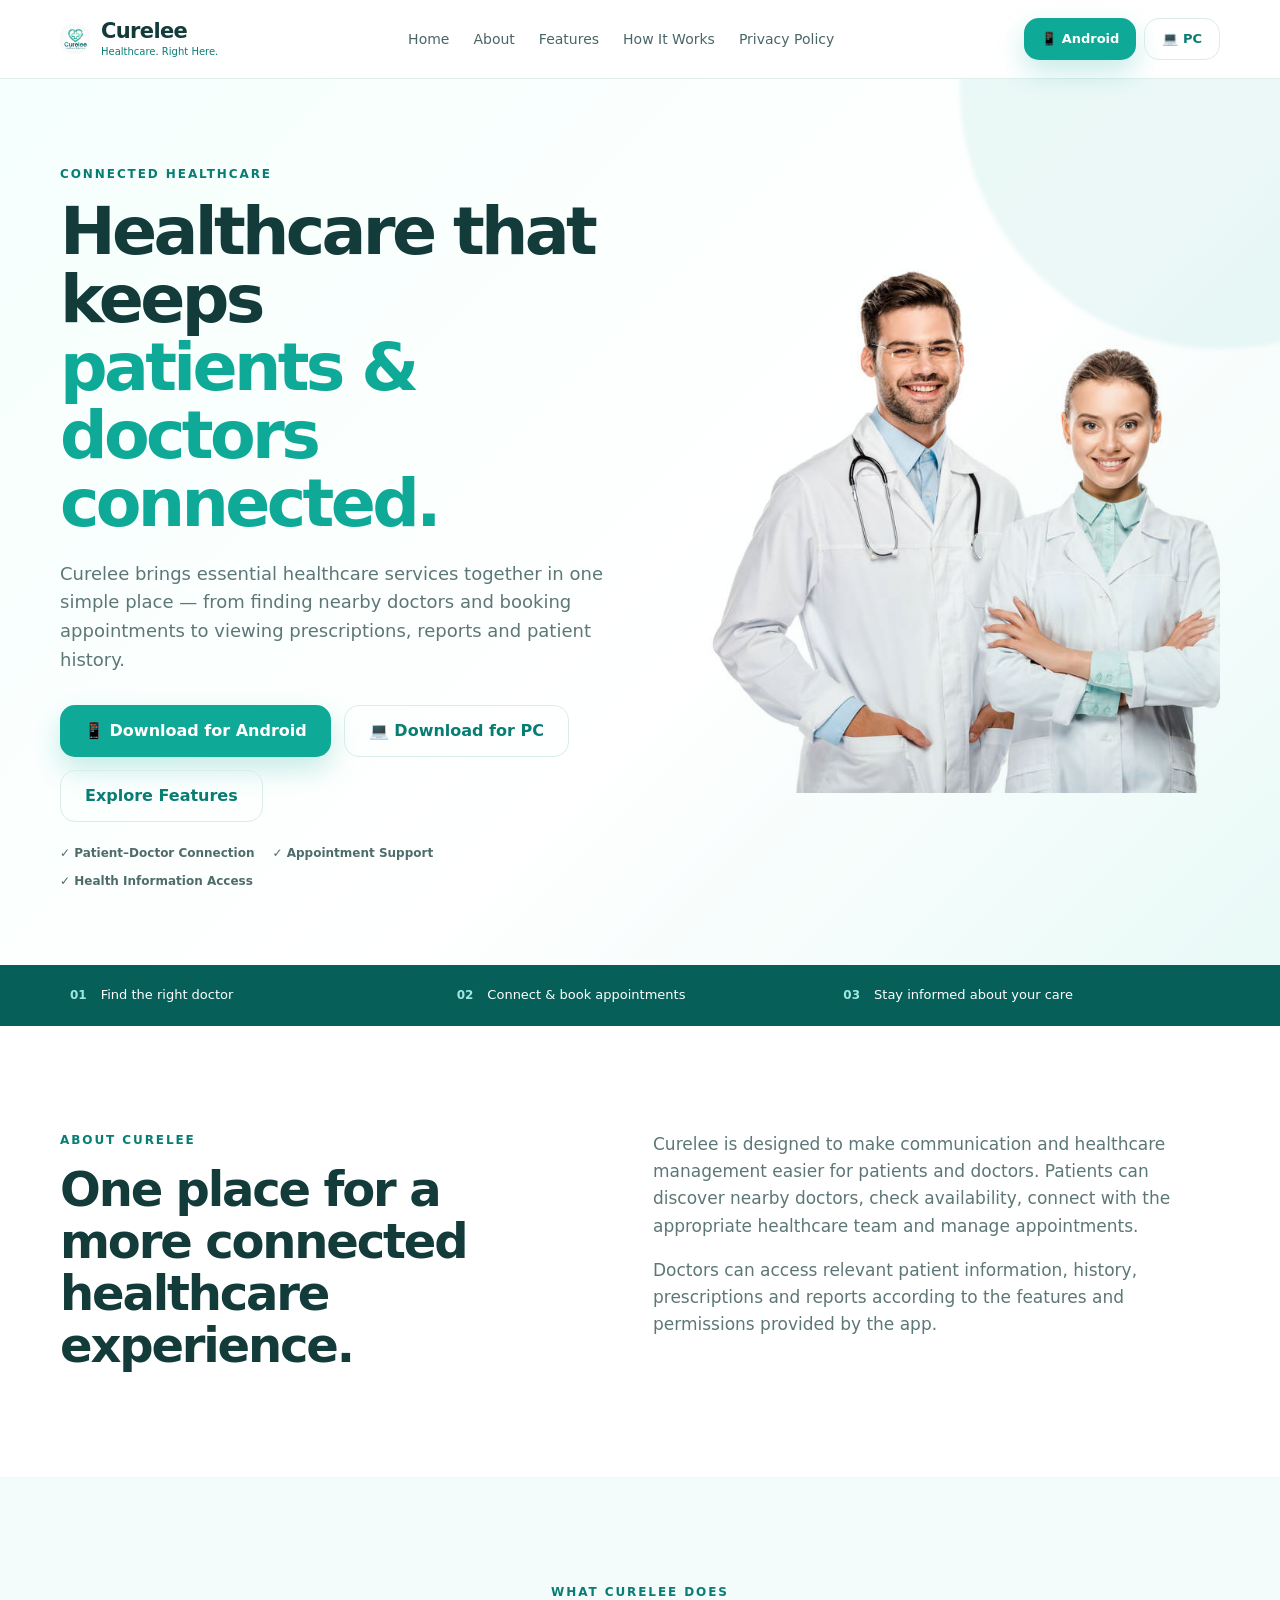
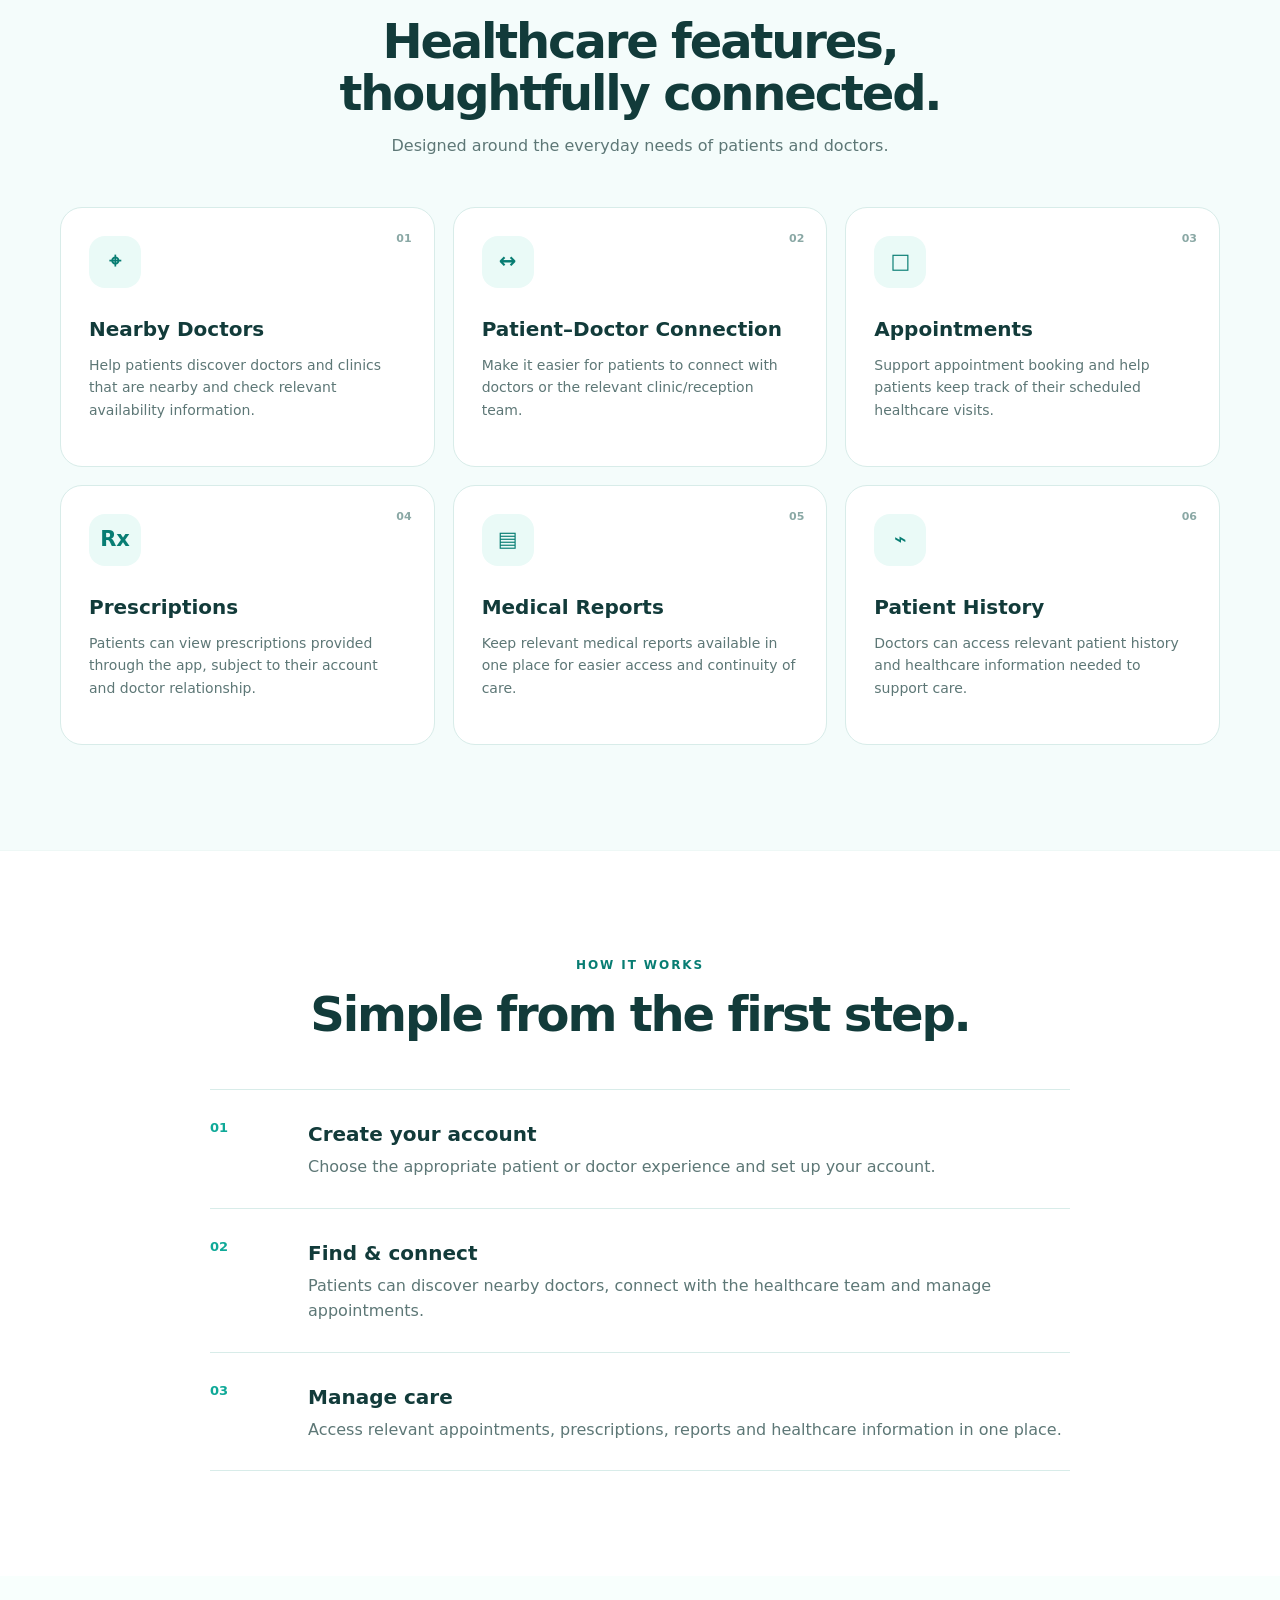
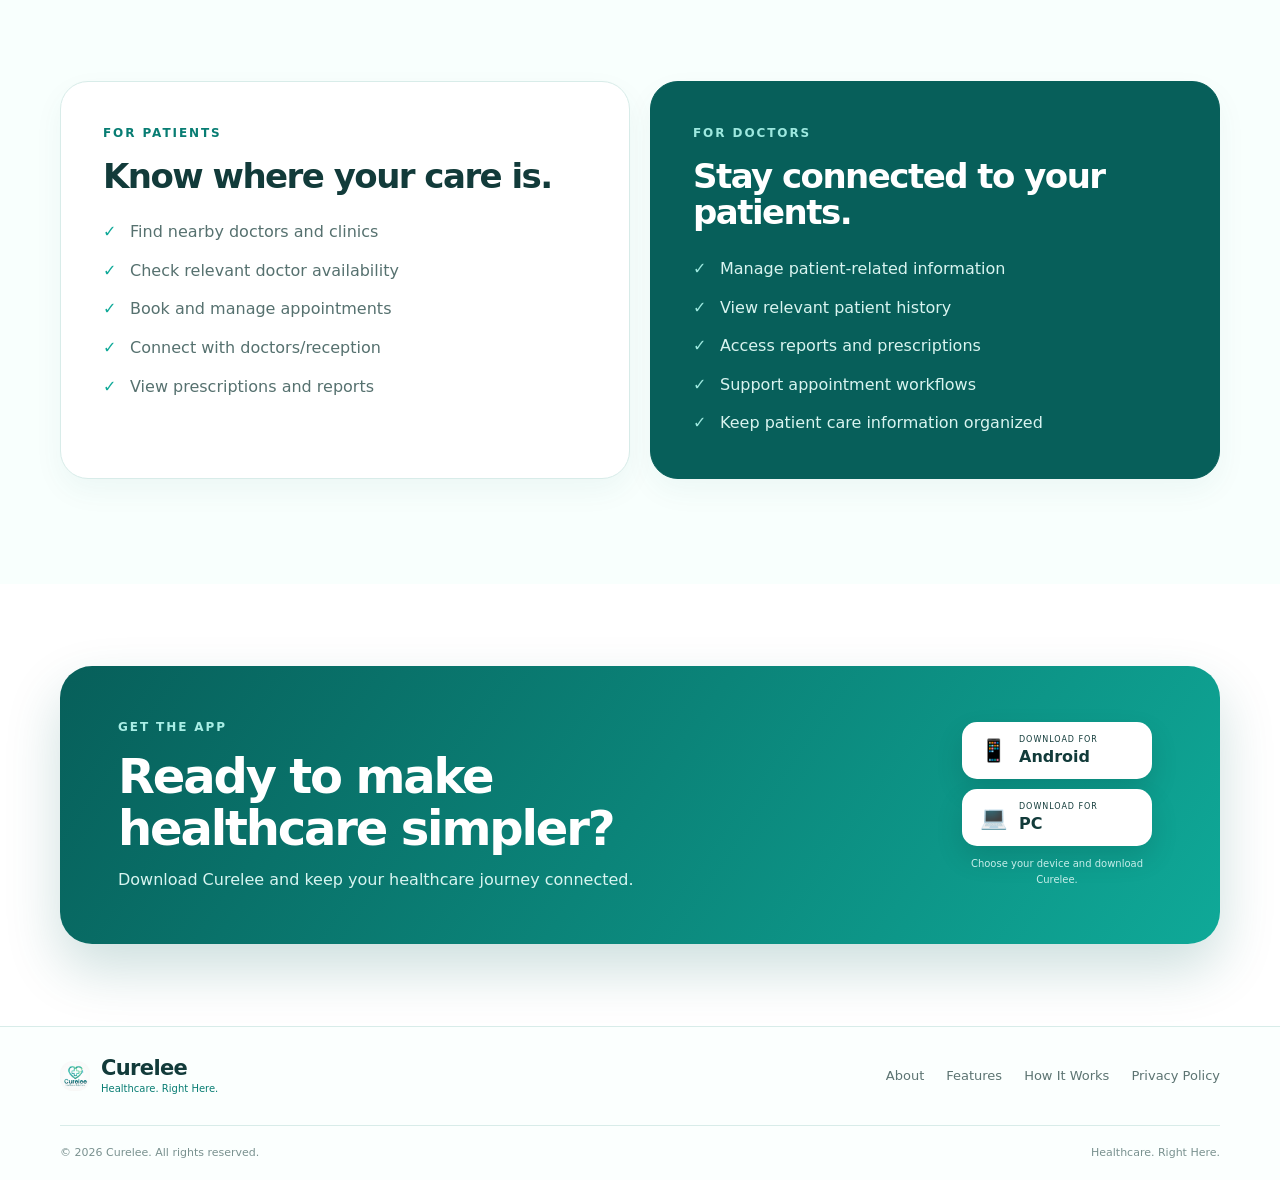
==== index.html @ 654a5e82 "Add files via upload" ====
<!DOCTYPE html>
<html lang="en">
<head>
  <meta charset="UTF-8">
  <meta name="viewport" content="width=device-width, initial-scale=1.0">

  <title>Curelee | Healthcare. Right Here.</title>

  <meta name="description" content="Curelee connects patients and doctors, helps patients find nearby doctors, manage appointments, view prescriptions and reports, and stay connected with their healthcare team.">
  <meta name="keywords" content="Curelee, healthcare app, doctor appointment, nearby doctors, prescriptions, medical reports">
  <meta name="theme-color" content="#0fa998">

  <meta property="og:title" content="Curelee | Healthcare. Right Here.">
  <meta property="og:description" content="Connected healthcare for patients and doctors.">
  <meta property="og:type" content="website">

  <!-- LOGO -->
  <link rel="icon" href="../assets/logo.jpeg" type="image/jpeg">

  <link rel="stylesheet" href="styles.css">
</head>

<body>

  <!-- HEADER -->
  <header class="site-header">
    <div class="container nav">

      <a class="brand" href="#home" aria-label="Curelee Home">

        <!-- SMALL CURELEE LOGO -->
        <img src="../assets/logo.jpeg" alt="Curelee logo">

        <div class="brand-copy">
          <strong>Curelee</strong>
          <span>Healthcare. Right Here.</span>
        </div>

      </a>

      <nav class="nav-links" aria-label="Main navigation">
        <a href="#home">Home</a>
        <a href="#about">About</a>
        <a href="#features">Features</a>
        <a href="#how-it-works">How It Works</a>
        <a href="privacy-policy.html">Privacy Policy</a>
      </nav>

      <!-- DOWNLOAD OPTIONS -->
      <div style="display:flex;align-items:center;gap:8px;">

        <a
          class="button button-small"
          href="../assets/curelee%20app%20android%20v2.apk"
          download="Curelee-Android.apk"
        >
          📱 Android
        </a>

        <a
          class="button button-small button-outline"
          href="../assets/curelee%20app%20pc%20v2%20(2).zip"
          download="Curelee-PC.zip"
        >
          💻 PC
        </a>

      </div>

    </div>
  </header>


  <main id="home">

    <!-- HERO -->
    <section class="hero">

      <div class="container hero-grid">

        <!-- LEFT SIDE -->
        <div class="hero-content">

          <div class="eyebrow">
            CONNECTED HEALTHCARE
          </div>

          <h1>
            Healthcare that keeps
            <span>patients & doctors connected.</span>
          </h1>

          <p class="hero-lead">
            Curelee brings essential healthcare services together in one simple place —
            from finding nearby doctors and booking appointments to viewing prescriptions,
            reports and patient history.
          </p>

          <div class="hero-actions">

            <!-- ANDROID DOWNLOAD -->
            <a
              class="button"
              href="../assets/curelee%20app%20android%20v2.apk"
              download="Curelee-Android.apk"
            >
              📱 Download for Android
            </a>

            <!-- PC DOWNLOAD -->
            <a
              class="button button-outline"
              href="../assets/curelee%20app%20pc%20v2%20(2).zip"
              download="Curelee-PC.zip"
            >
              💻 Download for PC
            </a>

            <a class="button button-outline" href="#features">
              Explore Features
            </a>

          </div>

          <div class="hero-points">
            <span>✓ Patient–Doctor Connection</span>
            <span>✓ Appointment Support</span>
            <span>✓ Health Information Access</span>
          </div>

        </div>


        <!-- RIGHT SIDE - DOCTOR IMAGE -->
        <div class="hero-visual doctor-hero">

          <div class="doctor-photo-wrap">

            <!-- DOCTOR IMAGE -->
            <img
              src="../assets/image.png"
              alt="Curelee Doctors"
              class="doctor-photo"
            >

          </div>

        </div>

      </div>

    </section>


    <!-- TRUST STRIP -->
    <section class="trust-strip">

      <div class="container trust-grid">

        <div>
          <strong>01</strong>
          <span>Find the right doctor</span>
        </div>

        <div>
          <strong>02</strong>
          <span>Connect & book appointments</span>
        </div>

        <div>
          <strong>03</strong>
          <span>Stay informed about your care</span>
        </div>

      </div>

    </section>


    <!-- ABOUT -->
    <section id="about" class="section">

      <div class="container split">

        <div>

          <div class="eyebrow">
            ABOUT CURELEE
          </div>

          <h2>
            One place for a more connected healthcare experience.
          </h2>

        </div>

        <div class="section-copy">

          <p>
            Curelee is designed to make communication and healthcare management easier
            for patients and doctors. Patients can discover nearby doctors, check
            availability, connect with the appropriate healthcare team and manage
            appointments.
          </p>

          <p>
            Doctors can access relevant patient information, history, prescriptions
            and reports according to the features and permissions provided by the app.
          </p>

        </div>

      </div>

    </section>


    <!-- FEATURES -->
    <section id="features" class="section section-soft">

      <div class="container">

        <div class="section-heading">

          <div class="eyebrow">
            WHAT CURELEE DOES
          </div>

          <h2>
            Healthcare features, thoughtfully connected.
          </h2>

          <p>
            Designed around the everyday needs of patients and doctors.
          </p>

        </div>


        <div class="feature-grid">

          <article class="feature-card">

            <div class="feature-number">01</div>

            <div class="feature-icon">⌖</div>

            <h3>Nearby Doctors</h3>

            <p>
              Help patients discover doctors and clinics that are nearby and check
              relevant availability information.
            </p>

          </article>


          <article class="feature-card">

            <div class="feature-number">02</div>

            <div class="feature-icon">↔</div>

            <h3>Patient–Doctor Connection</h3>

            <p>
              Make it easier for patients to connect with doctors or the relevant
              clinic/reception team.
            </p>

          </article>


          <article class="feature-card">

            <div class="feature-number">03</div>

            <div class="feature-icon">□</div>

            <h3>Appointments</h3>

            <p>
              Support appointment booking and help patients keep track of their
              scheduled healthcare visits.
            </p>

          </article>


          <article class="feature-card">

            <div class="feature-number">04</div>

            <div class="feature-icon">Rx</div>

            <h3>Prescriptions</h3>

            <p>
              Patients can view prescriptions provided through the app, subject
              to their account and doctor relationship.
            </p>

          </article>


          <article class="feature-card">

            <div class="feature-number">05</div>

            <div class="feature-icon">▤</div>

            <h3>Medical Reports</h3>

            <p>
              Keep relevant medical reports available in one place for easier
              access and continuity of care.
            </p>

          </article>


          <article class="feature-card">

            <div class="feature-number">06</div>

            <div class="feature-icon">⌁</div>

            <h3>Patient History</h3>

            <p>
              Doctors can access relevant patient history and healthcare information
              needed to support care.
            </p>

          </article>

        </div>

      </div>

    </section>


    <!-- HOW IT WORKS -->
    <section id="how-it-works" class="section">

      <div class="container">

        <div class="section-heading">

          <div class="eyebrow">
            HOW IT WORKS
          </div>

          <h2>
            Simple from the first step.
          </h2>

        </div>


        <div class="steps">

          <div class="step">

            <span>01</span>

            <div>

              <h3>Create your account</h3>

              <p>
                Choose the appropriate patient or doctor experience and set up
                your account.
              </p>

            </div>

          </div>


          <div class="step">

            <span>02</span>

            <div>

              <h3>Find & connect</h3>

              <p>
                Patients can discover nearby doctors, connect with the healthcare
                team and manage appointments.
              </p>

            </div>

          </div>


          <div class="step">

            <span>03</span>

            <div>

              <h3>Manage care</h3>

              <p>
                Access relevant appointments, prescriptions, reports and healthcare
                information in one place.
              </p>

            </div>

          </div>

        </div>

      </div>

    </section>


    <!-- PATIENT / DOCTOR -->
    <section class="section patient-doctor">

      <div class="container role-grid">

        <div class="role-card patient">

          <div class="eyebrow">
            FOR PATIENTS
          </div>

          <h2>
            Know where your care is.
          </h2>

          <ul>

            <li>Find nearby doctors and clinics</li>

            <li>Check relevant doctor availability</li>

            <li>Book and manage appointments</li>

            <li>Connect with doctors/reception</li>

            <li>View prescriptions and reports</li>

          </ul>

        </div>


        <div class="role-card doctor">

          <div class="eyebrow">
            FOR DOCTORS
          </div>

          <h2>
            Stay connected to your patients.
          </h2>

          <ul>

            <li>Manage patient-related information</li>

            <li>View relevant patient history</li>

            <li>Access reports and prescriptions</li>

            <li>Support appointment workflows</li>

            <li>Keep patient care information organized</li>

          </ul>

        </div>

      </div>

    </section>


    <!-- DOWNLOAD -->
    <section id="download" class="download-section">

      <div class="container download-box">

        <div>

          <div class="eyebrow">
            GET THE APP
          </div>

          <h2>
            Ready to make healthcare simpler?
          </h2>

          <p>
            Download Curelee and keep your healthcare journey connected.
          </p>

        </div>


        <div class="download-action">

          <!-- ANDROID DOWNLOAD -->
          <a
            class="play-button"
            href="../assets/curelee%20app%20android%20v2.apk"
            download="Curelee-Android.apk"
          >

            <span class="play-symbol">
              📱
            </span>

            <span>

              <small>DOWNLOAD FOR</small>

              <strong>Android</strong>

            </span>

          </a>


          <!-- PC DOWNLOAD -->
          <a
            class="play-button"
            href="../assets/curelee%20app%20pc%20v2%20(2).zip"
            download="Curelee-PC.zip"
          >

            <span class="play-symbol">
              💻
            </span>

            <span>

              <small>DOWNLOAD FOR</small>

              <strong>PC</strong>

            </span>

          </a>


          <small class="store-note">
            Choose your device and download Curelee.
          </small>

        </div>

      </div>

    </section>

  </main>


  <!-- FOOTER -->
  <footer class="footer">

    <div class="container footer-top">

      <a class="brand footer-brand" href="#home">

        <!-- SMALL CURELEE LOGO -->
        <img src="../assets/logo.jpeg" alt="Curelee logo">

        <div class="brand-copy">

          <strong>Curelee</strong>

          <span>
            Healthcare. Right Here.
          </span>

        </div>

      </a>


      <div class="footer-links">

        <a href="#about">About</a>

        <a href="#features">Features</a>

        <a href="#how-it-works">How It Works</a>

        <a href="privacy-policy.html">
          Privacy Policy
        </a>

      </div>

    </div>


    <div class="container footer-bottom">

      <span>
        © 2026 Curelee. All rights reserved.
      </span>

      <span>
        Healthcare. Right Here.
      </span>

    </div>

  </footer>


</body>
</html>
---- styles.css ----
:root{
  --teal:#0fa998;
  --teal-dark:#087d73;
  --teal-deep:#075f5a;
  --mint:#eafaf7;
  --mint-2:#f4fcfb;
  --ink:#123b3a;
  --muted:#5d7776;
  --white:#ffffff;
  --line:#d8ece9;
  --shadow:0 22px 60px rgba(7,95,90,.13);
  --radius:24px;
  --max:1160px;
}
*{box-sizing:border-box}
html{scroll-behavior:smooth}
body{margin:0;font-family:Inter,ui-sans-serif,system-ui,-apple-system,BlinkMacSystemFont,"Segoe UI",sans-serif;color:var(--ink);background:var(--white);line-height:1.6}
a{text-decoration:none;color:inherit}
.container{width:min(var(--max),calc(100% - 40px));margin:auto}
.site-header{position:sticky;top:0;z-index:50;background:rgba(255,255,255,.94);backdrop-filter:blur(16px);border-bottom:1px solid rgba(216,236,233,.85)}
.nav{min-height:78px;display:flex;align-items:center;justify-content:space-between;gap:24px}
.brand{display:flex;align-items:center;gap:11px}
.brand img{width:30px;height:30px;object-fit:cover;border-radius:13px}
.brand-copy{display:flex;flex-direction:column;line-height:1.05}
.brand-copy strong{font-size:21px;letter-spacing:-.03em}
.brand-copy span{font-size:10px;color:var(--teal-dark);margin-top:5px}
.nav-links{display:flex;align-items:center;gap:24px;font-size:14px;color:#496665}
.nav-links a:hover,.footer-links a:hover{color:var(--teal-dark)}
.button{display:inline-flex;align-items:center;justify-content:center;min-height:52px;padding:0 24px;border-radius:15px;background:var(--teal);color:white;font-weight:750;box-shadow:0 12px 28px rgba(15,169,152,.23);transition:.2s ease}
.button:hover{transform:translateY(-2px);background:var(--teal-dark)}
.button-small{min-height:42px;padding:0 17px;font-size:13px}
.button-outline{background:transparent;color:var(--teal-dark);border:1px solid var(--line);box-shadow:none}
.button-outline:hover{color:white;border-color:var(--teal)}
.hero{position:relative;overflow:hidden;background:linear-gradient(135deg,#f5fffd 0%,#ffffff 58%,#e9faf7 100%);padding:86px 0 74px}
.hero:before{content:"";position:absolute;width:520px;height:520px;border-radius:50%;background:rgba(15,169,152,.08);filter:blur(2px);right:-200px;top:-250px}
.hero-grid{display:grid;grid-template-columns:1.04fr .96fr;align-items:center;gap:60px;position:relative}
.eyebrow{font-size:12px;font-weight:850;letter-spacing:.16em;color:var(--teal-dark);margin-bottom:14px}
.hero h1{font-size:clamp(44px,5.2vw,70px);line-height:1.02;letter-spacing:-.055em;margin:0 0 22px;max-width:760px}
.hero h1 span{display:block;color:var(--teal)}
.hero-lead{font-size:18px;color:var(--muted);max-width:650px;margin:0}
.hero-actions{display:flex;gap:13px;flex-wrap:wrap;margin:30px 0 22px}
.hero-points{display:flex;flex-wrap:wrap;gap:9px 18px;color:#4d6c6a;font-size:12px;font-weight:650}
.hero-visual{min-height:500px;position:relative;display:grid;place-items:center}
.glow{position:absolute;border-radius:50%;filter:blur(1px)}
.glow-one{width:330px;height:330px;background:#d5f5ef}
.glow-two{width:180px;height:180px;background:#b9ebe4;right:5%;bottom:12%}
.health-orbit{position:absolute;border:1px solid rgba(15,169,152,.22);border-radius:50%}
.orbit-one{width:430px;height:430px;transform:rotate(25deg)}
.orbit-two{width:300px;height:300px;transform:rotate(-22deg)}
.main-card{position:relative;z-index:3;width:min(390px,80%);padding:35px;border-radius:32px;background:rgba(255,255,255,.92);border:1px solid rgba(216,236,233,.95);box-shadow:var(--shadow);display:flex;align-items:center;gap:20px}
.heart-mark{width:74px;height:74px;display:grid;place-items:center;border-radius:23px;background:var(--mint);color:var(--teal);font-size:43px;font-weight:500;box-shadow:inset 0 0 0 1px var(--line)}
.main-card small{font-weight:850;letter-spacing:.16em;color:var(--teal-dark)}
.main-card h3{font-size:28px;line-height:1.1;margin:7px 0}
.main-card p{margin:0;color:var(--muted);font-size:13px}
.floating-card{position:absolute;z-index:4;display:flex;align-items:center;gap:10px;background:#fff;border:1px solid var(--line);padding:13px 16px;border-radius:17px;box-shadow:0 16px 35px rgba(7,95,90,.12)}
.floating-card strong,.floating-card small{display:block}
.floating-card strong{font-size:12px}.floating-card small{font-size:10px;color:var(--muted);margin-top:2px}
.mini-icon{width:30px;height:30px;border-radius:10px;background:var(--mint);color:var(--teal);display:grid;place-items:center;font-weight:850}
.card-doctor{top:10%;right:0}.card-appointment{bottom:12%;left:0}.card-report{bottom:2%;right:8%}
.trust-strip{background:var(--teal-deep);color:#fff}
.trust-grid{display:grid;grid-template-columns:repeat(3,1fr)}
.trust-grid div{display:flex;gap:14px;align-items:center;padding:20px 10px}
.trust-grid strong{font-size:12px;color:#9de8df}.trust-grid span{font-size:13px}
.section{padding:105px 0}
.section-soft{background:var(--mint-2);border-top:1px solid #eef8f6;border-bottom:1px solid #eef8f6}
.split{display:grid;grid-template-columns:.95fr 1.05fr;gap:80px}
h2{font-size:clamp(32px,4vw,48px);line-height:1.08;letter-spacing:-.045em;margin:0}
.section-copy{color:var(--muted);font-size:17px}.section-copy p{margin:0 0 17px}
.section-heading{text-align:center;max-width:700px;margin:0 auto 48px}.section-heading p{color:var(--muted);margin:14px 0 0}
.feature-grid{display:grid;grid-template-columns:repeat(3,1fr);gap:18px}
.feature-card{position:relative;padding:28px;background:#fff;border:1px solid var(--line);border-radius:22px;min-height:260px;transition:.2s ease}
.feature-card:hover{transform:translateY(-5px);box-shadow:var(--shadow)}
.feature-number{position:absolute;right:22px;top:22px;font-size:11px;color:#8aa8a5;font-weight:800}
.feature-icon{width:52px;height:52px;border-radius:16px;background:var(--mint);color:var(--teal-dark);display:grid;place-items:center;font-size:21px;font-weight:850;margin-bottom:25px}
.feature-card h3{font-size:20px;margin:0 0 9px}.feature-card p{font-size:14px;color:var(--muted);margin:0}
.steps{max-width:860px;margin:auto;border-top:1px solid var(--line)}
.step{display:grid;grid-template-columns:70px 1fr;gap:28px;padding:28px 0;border-bottom:1px solid var(--line)}
.step>span{color:var(--teal);font-size:13px;font-weight:900}.step h3{margin:0 0 4px;font-size:20px}.step p{margin:0;color:var(--muted)}
.patient-doctor{background:#f8fffd}
.role-grid{display:grid;grid-template-columns:1fr 1fr;gap:20px}
.role-card{border-radius:28px;padding:42px;background:#fff;border:1px solid var(--line);box-shadow:0 12px 30px rgba(7,95,90,.05)}
.role-card.doctor{background:var(--teal-deep);color:#fff;border-color:var(--teal-deep)}
.role-card.doctor .eyebrow{color:#9de8df}.role-card h2{font-size:34px;margin-bottom:25px}
.role-card ul{list-style:none;margin:0;padding:0;display:grid;gap:13px}
.role-card li{padding-left:27px;position:relative;color:#56716f}.doctor li{color:#d9f4f0}.role-card li:before{content:"✓";position:absolute;left:0;color:var(--teal);font-weight:900}.doctor li:before{color:#9de8df}
.download-section{padding:82px 0}
.download-box{background:linear-gradient(125deg,var(--teal-deep),var(--teal));color:#fff;border-radius:32px;padding:52px 58px;display:flex;align-items:center;justify-content:space-between;gap:35px;box-shadow:0 25px 55px rgba(7,95,90,.2)}
.download-box .eyebrow{color:#a9eee6}.download-box h2{max-width:620px}.download-box p{margin:12px 0 0;color:#d8f5f1}.download-action{display:flex;flex-direction:column;align-items:center;gap:10px;min-width:205px}
.play-button{display:flex;align-items:center;gap:12px;background:#fff;color:var(--ink);padding:11px 18px;border-radius:15px;min-width:190px;box-shadow:0 12px 28px rgba(0,0,0,.12)}
.play-button small,.play-button strong{display:block;line-height:1.1}.play-button small{font-size:8px;letter-spacing:.12em}.play-button strong{font-size:16px;margin-top:3px}.play-symbol{font-size:22px;color:var(--teal)}
.store-note{font-size:10px;color:#c6eeea;text-align:center;max-width:210px}
.footer{border-top:1px solid var(--line);background:#fbfffe}
.footer-top{display:flex;justify-content:space-between;align-items:center;padding:30px 0}
.footer-brand img{width:30px;height:30px}.footer-links{display:flex;gap:22px;font-size:13px;color:#5c7472}
.footer-bottom{border-top:1px solid var(--line);display:flex;justify-content:space-between;padding:18px 0;color:#79918f;font-size:11px}
@media(max-width:950px){
  .nav-links{display:none}.hero-grid,.split{grid-template-columns:1fr}.hero{padding-top:60px}.hero-visual{min-height:450px}.feature-grid{grid-template-columns:repeat(2,1fr)}.download-box{align-items:flex-start;flex-direction:column}.download-action{align-items:flex-start}.role-grid{grid-template-columns:1fr}
}
@media(max-width:650px){
  .container{width:min(var(--max),calc(100% - 28px))}.nav{min-height:68px}.nav .button{display:none}.hero h1{font-size:43px}.hero-lead{font-size:16px}.hero-visual{min-height:390px}.main-card{padding:25px;width:92%}.main-card h3{font-size:23px}.heart-mark{width:60px;height:60px;font-size:35px}.floating-card{transform:scale(.88)}.card-doctor{top:2%;right:-5%}.card-appointment{bottom:9%;left:-7%}.card-report{right:-4%;bottom:0}.trust-grid{grid-template-columns:1fr}.trust-grid div{padding:14px 5px}.section{padding:78px 0}.feature-grid{grid-template-columns:1fr}.feature-card{min-height:auto}.footer-top,.footer-bottom{flex-direction:column;align-items:flex-start;gap:18px}.footer-links{flex-wrap:wrap}.download-box{padding:36px 28px}.download-box h2{font-size:34px}
}
/* =========================================
   CURELEE - NATURAL HERO DOCTOR IMAGE
   ========================================= */

.doctor-hero{
  position:relative;
  min-height:500px;
  display:flex;
  align-items:center;
  justify-content:center;
  overflow:hidden;
}

/* NO CARD / NO FRAME / NO CIRCLE */
.doctor-hero::before{
  display:none;
}

.doctor-photo-wrap{
  position:relative;
  width:100%;
  height:520px;

  display:flex;
  align-items:flex-end;
  justify-content:center;

  overflow:hidden;
}

/* Main doctor image */
.doctor-photo{
  position:relative;
  z-index:2;

  width:560px;
  height:520px;

  object-fit:cover;
  object-position:center top;

  display:block;

  border:none;
  border-radius:0;
  box-shadow:none;
  outline:none;

  /*
    Removes the hard rectangular look.
    White parts of the original stock photo
    blend into the Curelee background.
  */
  mix-blend-mode:multiply;

  /*
    Soft fade around the image edges.
    This makes it look integrated instead
    of pasted onto the page.
  */
  -webkit-mask-image:
    linear-gradient(
      to right,
      transparent 0%,
      black 8%,
      black 92%,
      transparent 100%
    );

  mask-image:
    linear-gradient(
      to right,
      transparent 0%,
      black 8%,
      black 92%,
      transparent 100%
    );
}


/* LARGE DESKTOP */
@media (min-width:1100px){

  .doctor-hero{
    min-height:520px;
  }

  .doctor-photo-wrap{
    height:530px;
  }

  .doctor-photo{
    width:570px;
    height:530px;

    object-fit:cover;
    object-position:center top;
  }

}


/* TABLET */
@media (max-width:950px){

  .doctor-hero{
    min-height:460px;
  }

  .doctor-photo-wrap{
    height:470px;
  }

  .doctor-photo{
    width:500px;
    height:470px;

    object-fit:cover;
    object-position:center top;
  }

}


/* MOBILE */
@media (max-width:650px){

  .doctor-hero{
    min-height:390px;
  }

  .doctor-photo-wrap{
    height:400px;
  }

  .doctor-photo{
    width:430px;
    height:400px;

    object-fit:cover;
    object-position:center top;
  }

}
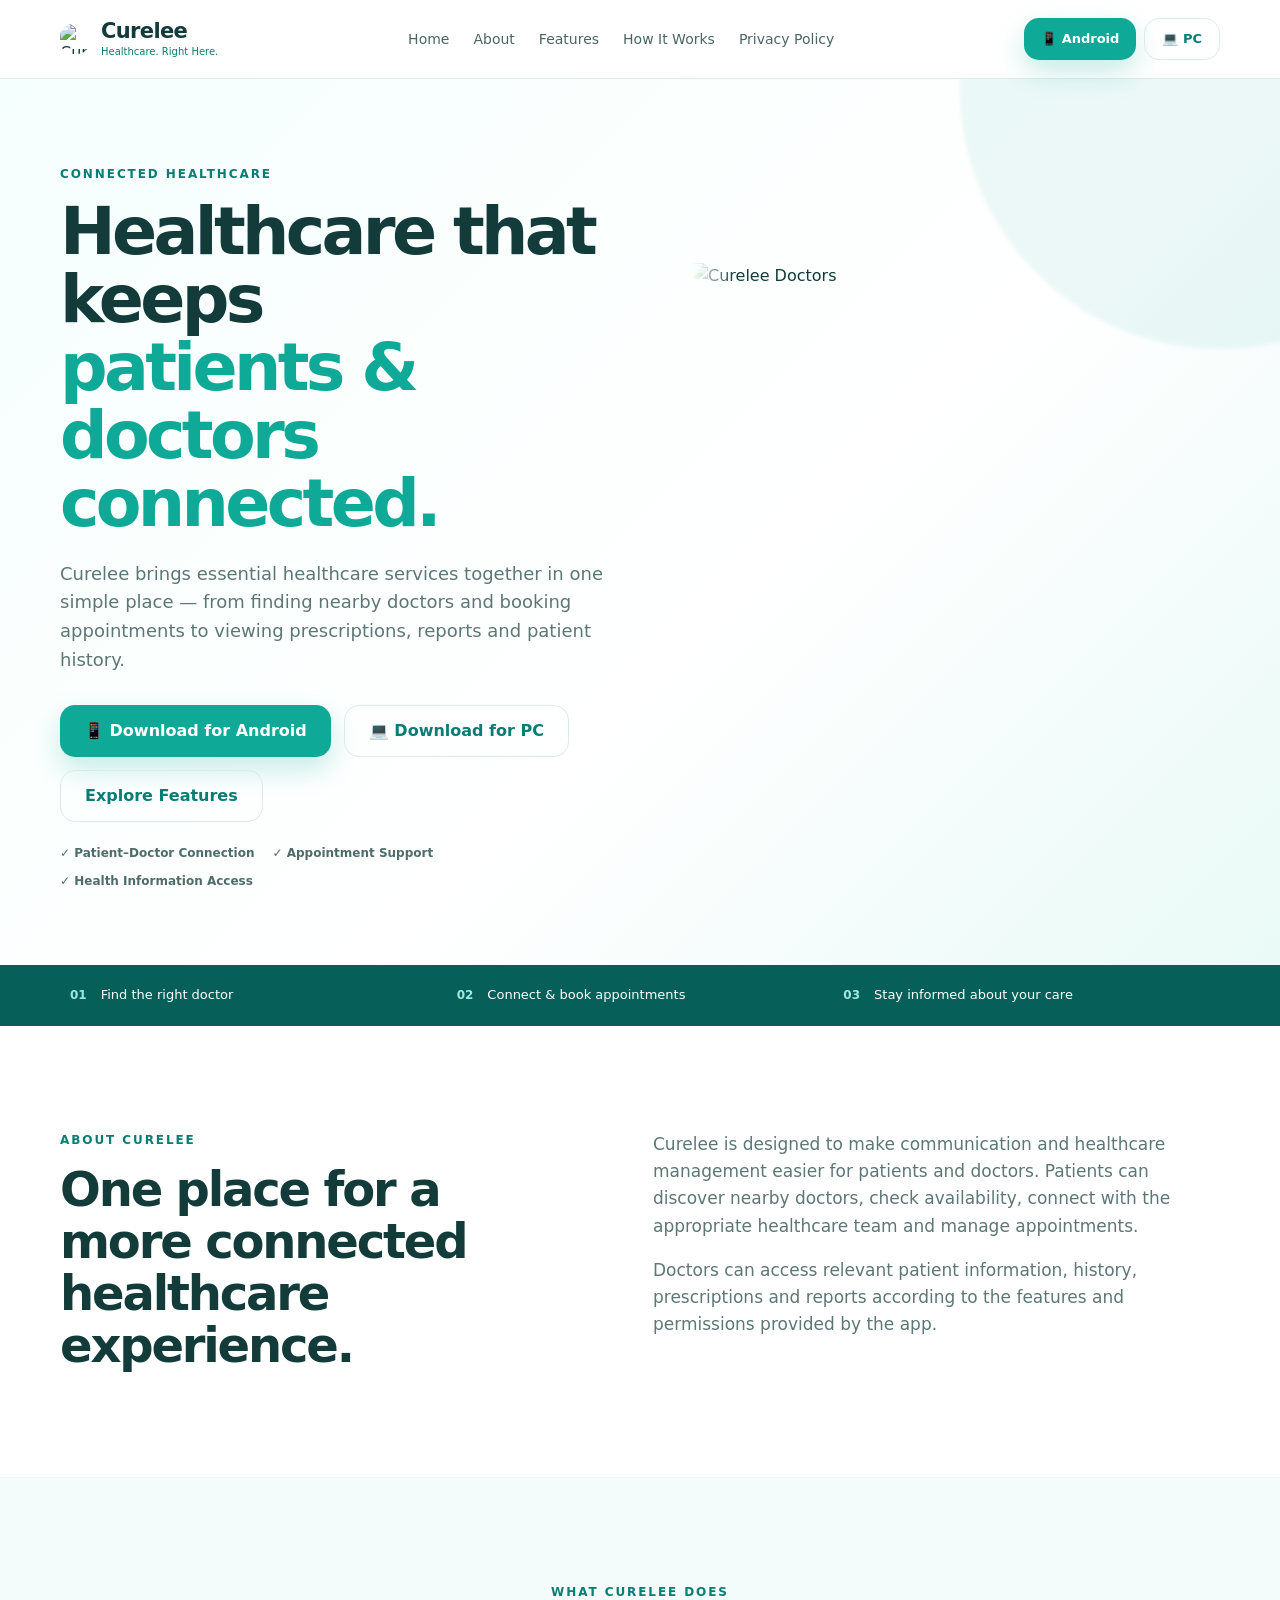
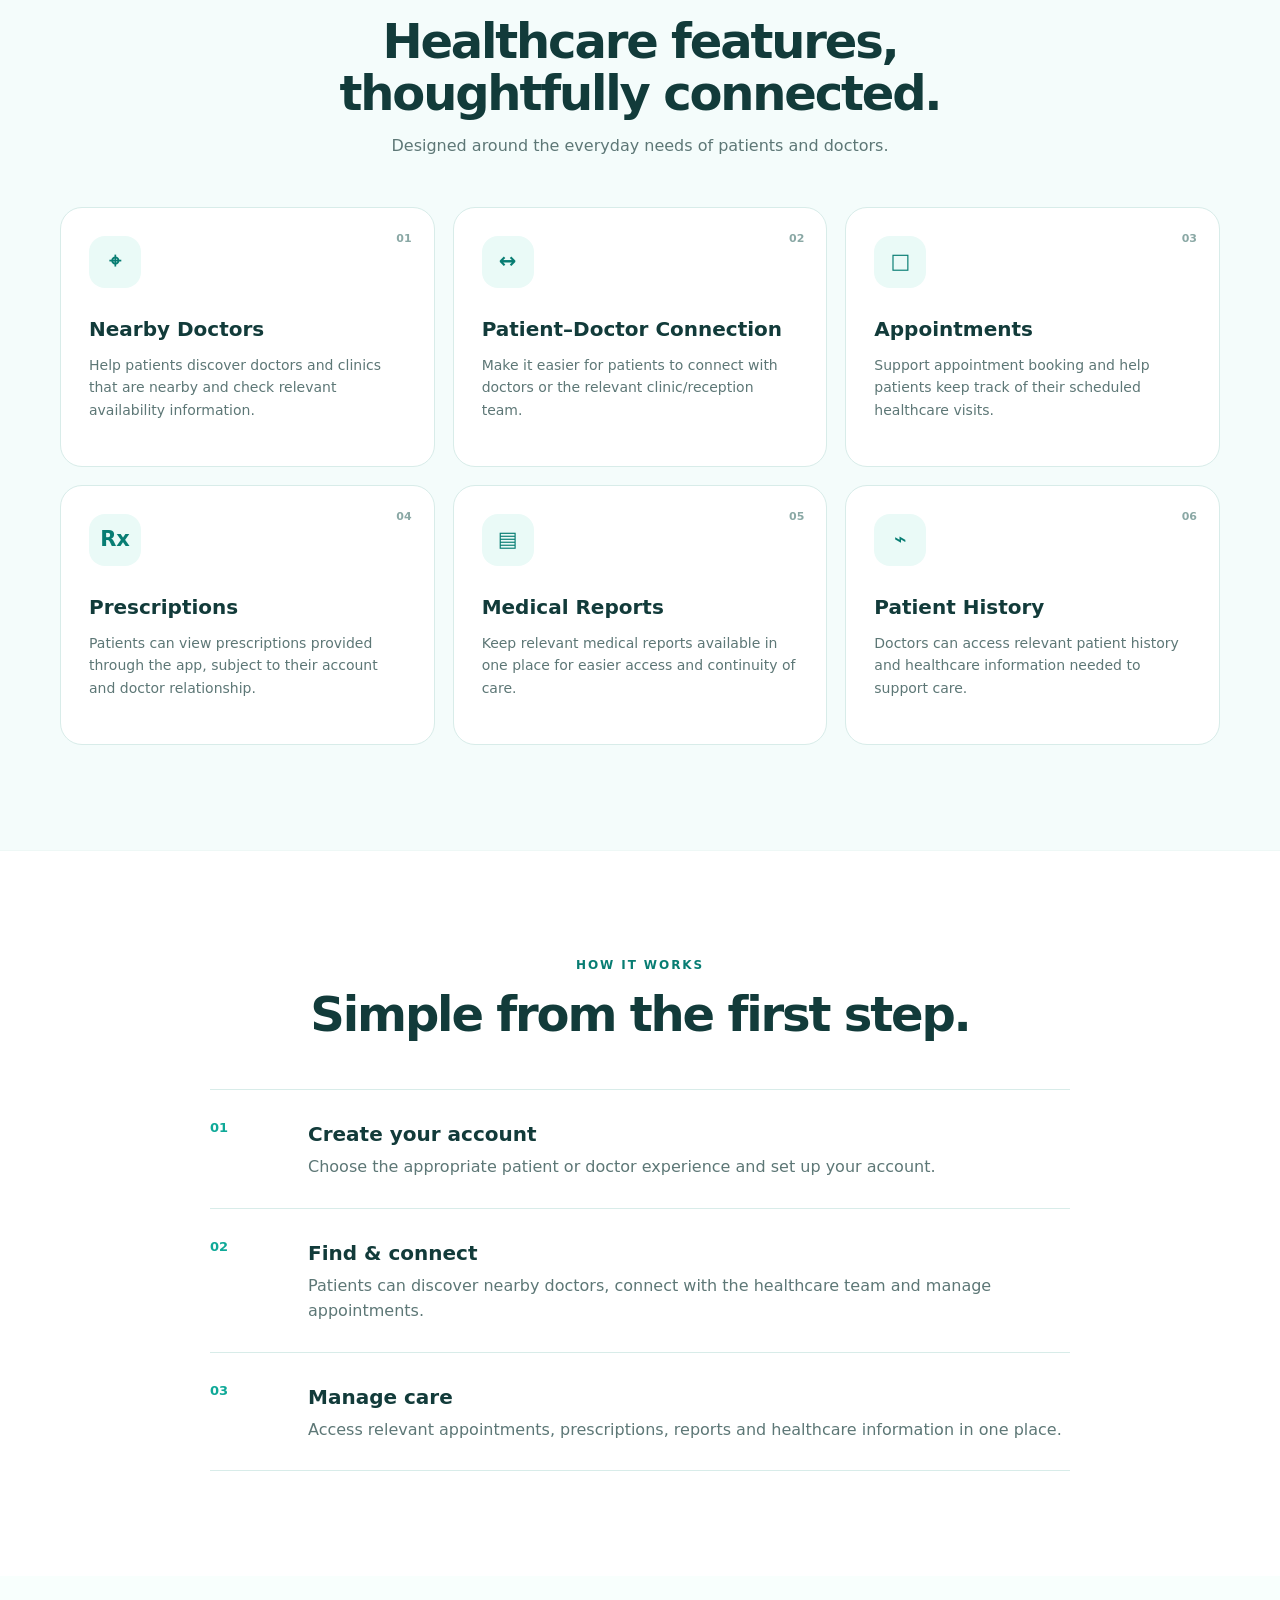
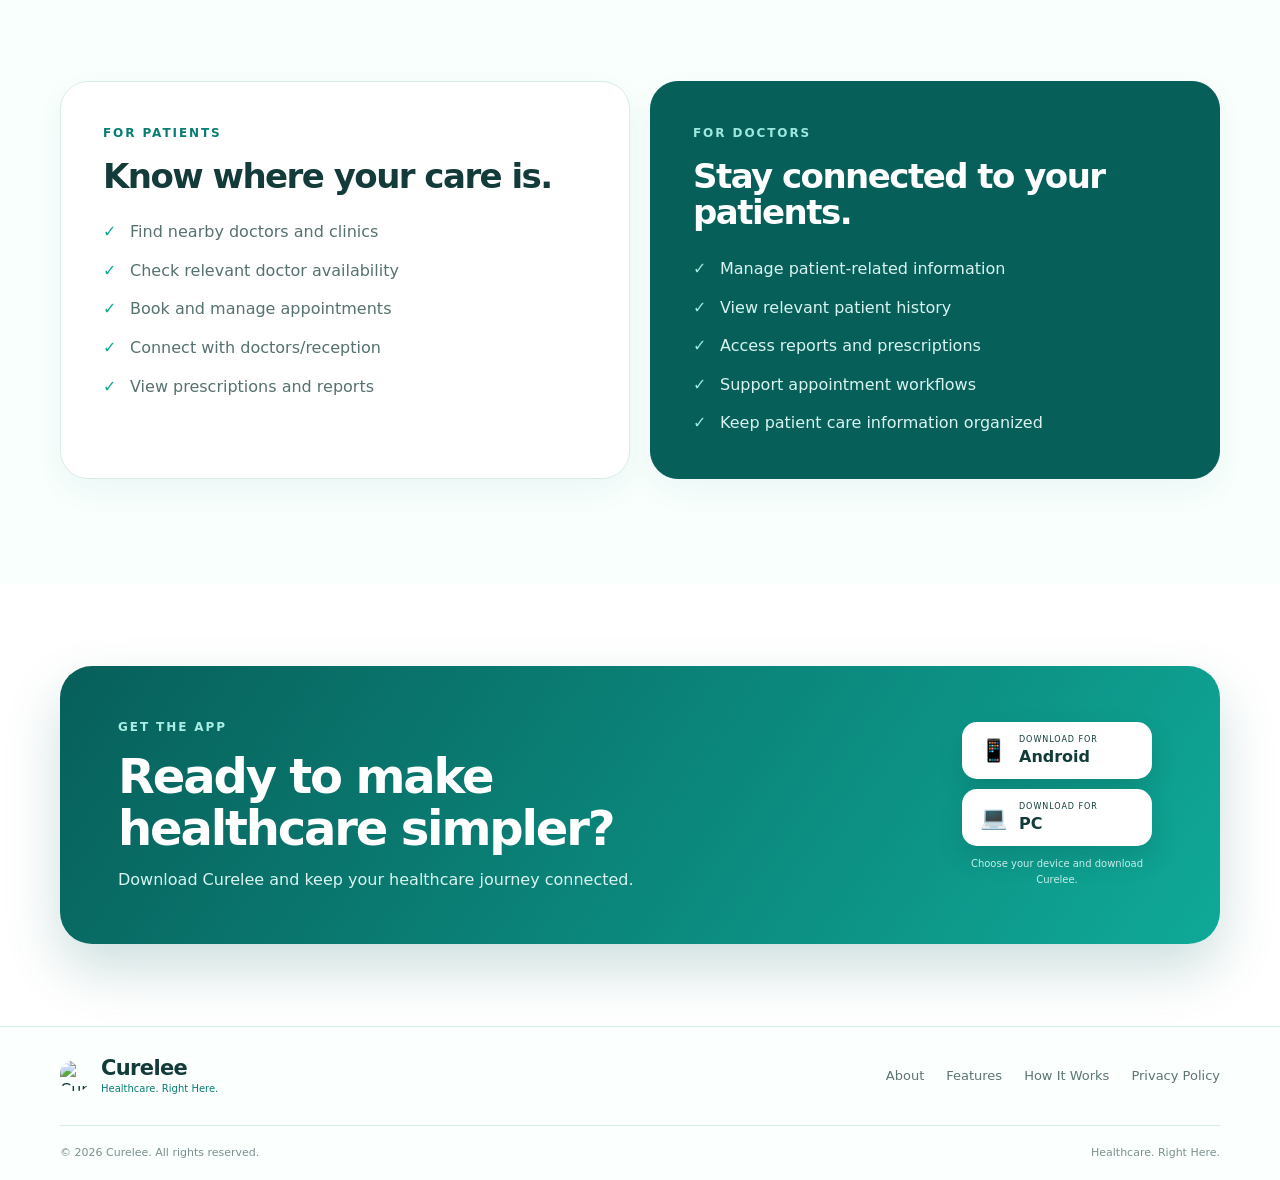
==== commit c487ac14: "Update index.html" ====
--- a/index.html
+++ b/index.html
@@ -621,4 +621,4 @@
 
 
 </body>
-</html>+</html>
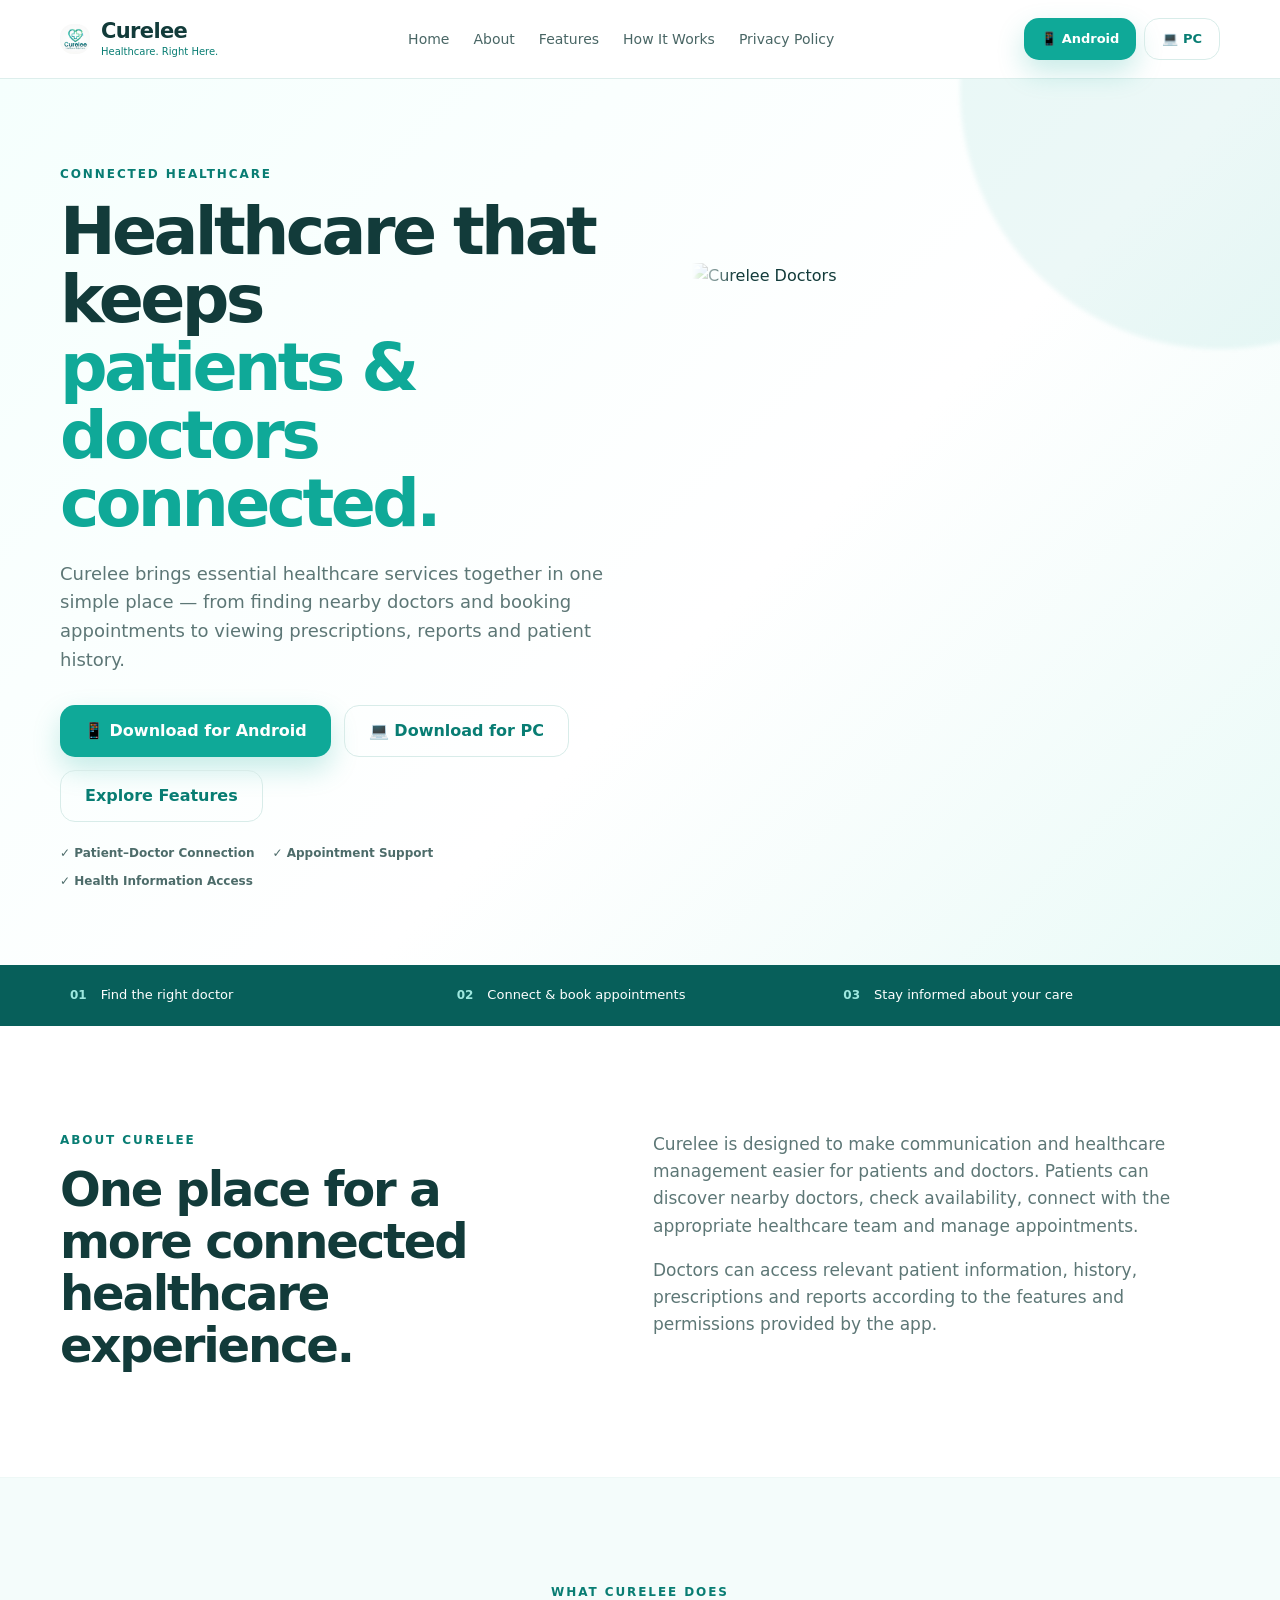
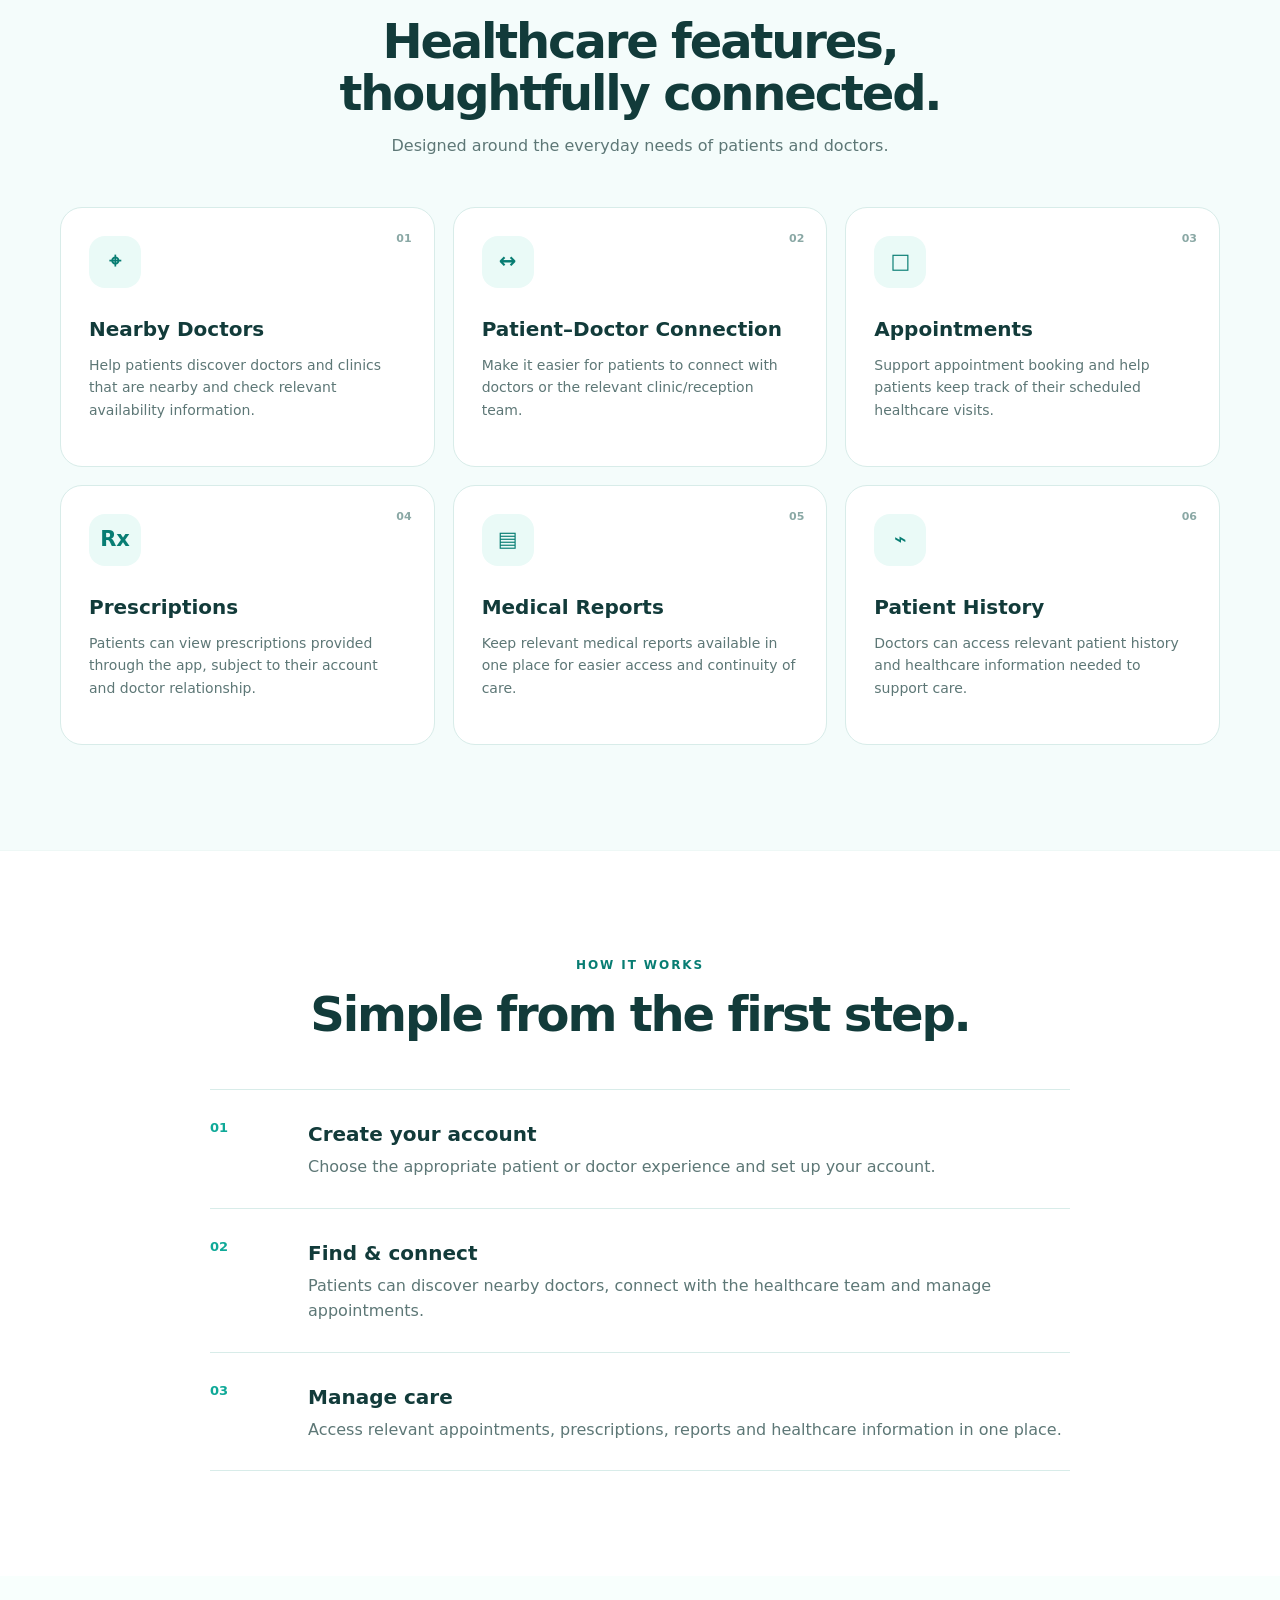
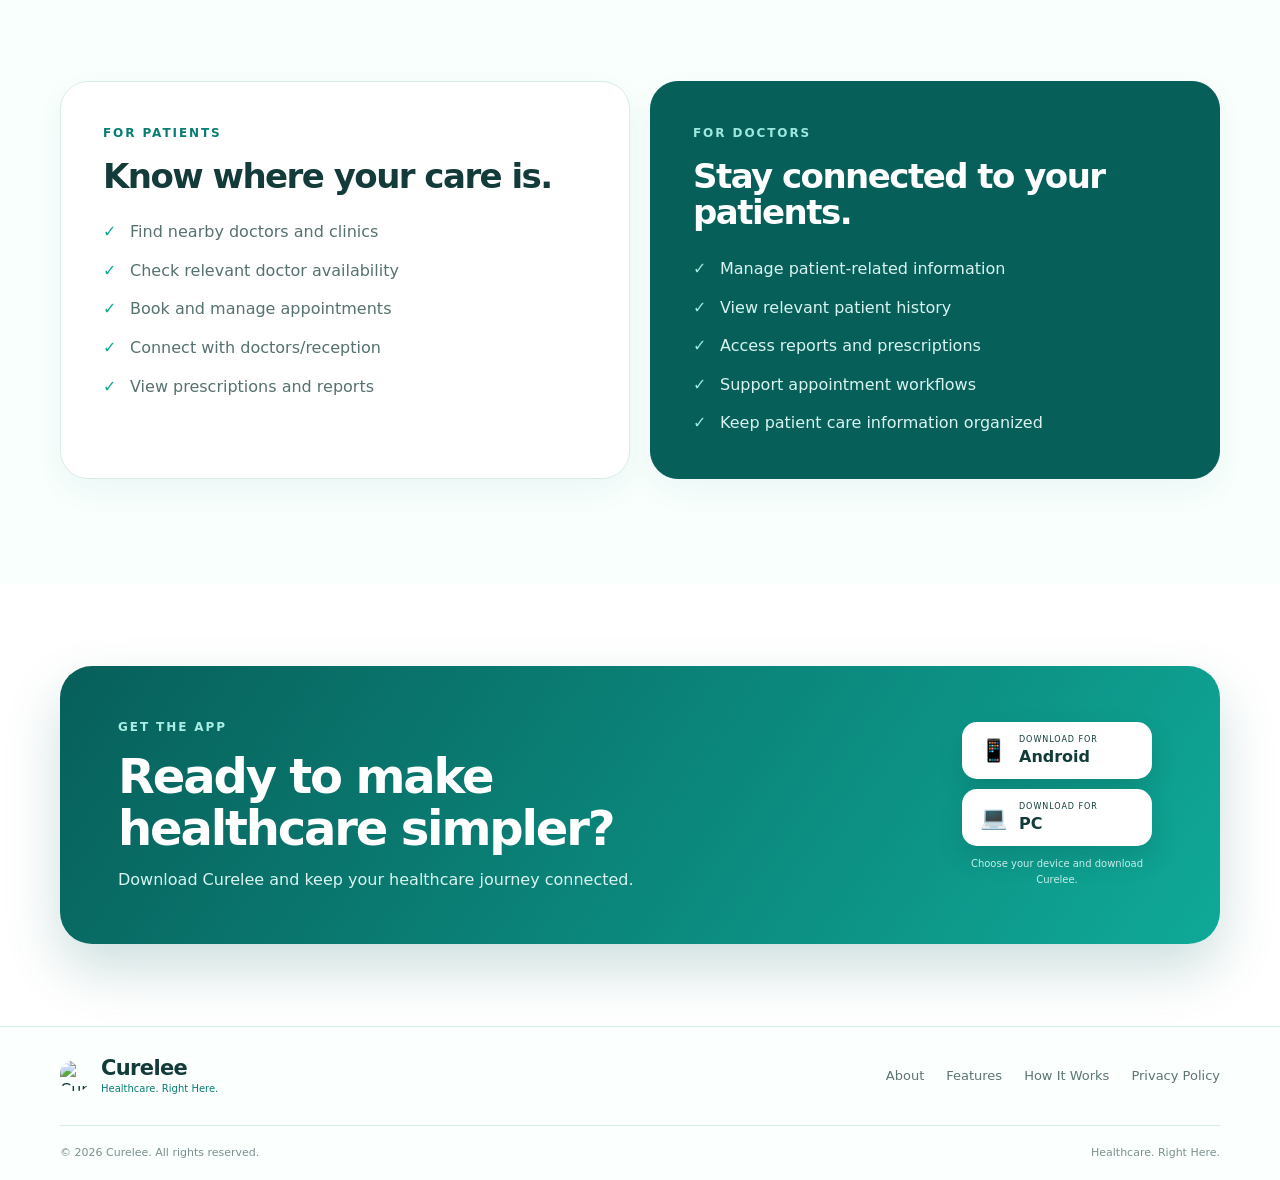
==== commit 8b223cb1: "Update index.html" ====
--- a/index.html
+++ b/index.html
@@ -29,7 +29,7 @@
       <a class="brand" href="#home" aria-label="Curelee Home">
 
         <!-- SMALL CURELEE LOGO -->
-        <img src="../assets/logo.jpeg" alt="Curelee logo">
+        <img src="logo.jpeg" alt="Curelee logo">
 
         <div class="brand-copy">
           <strong>Curelee</strong>
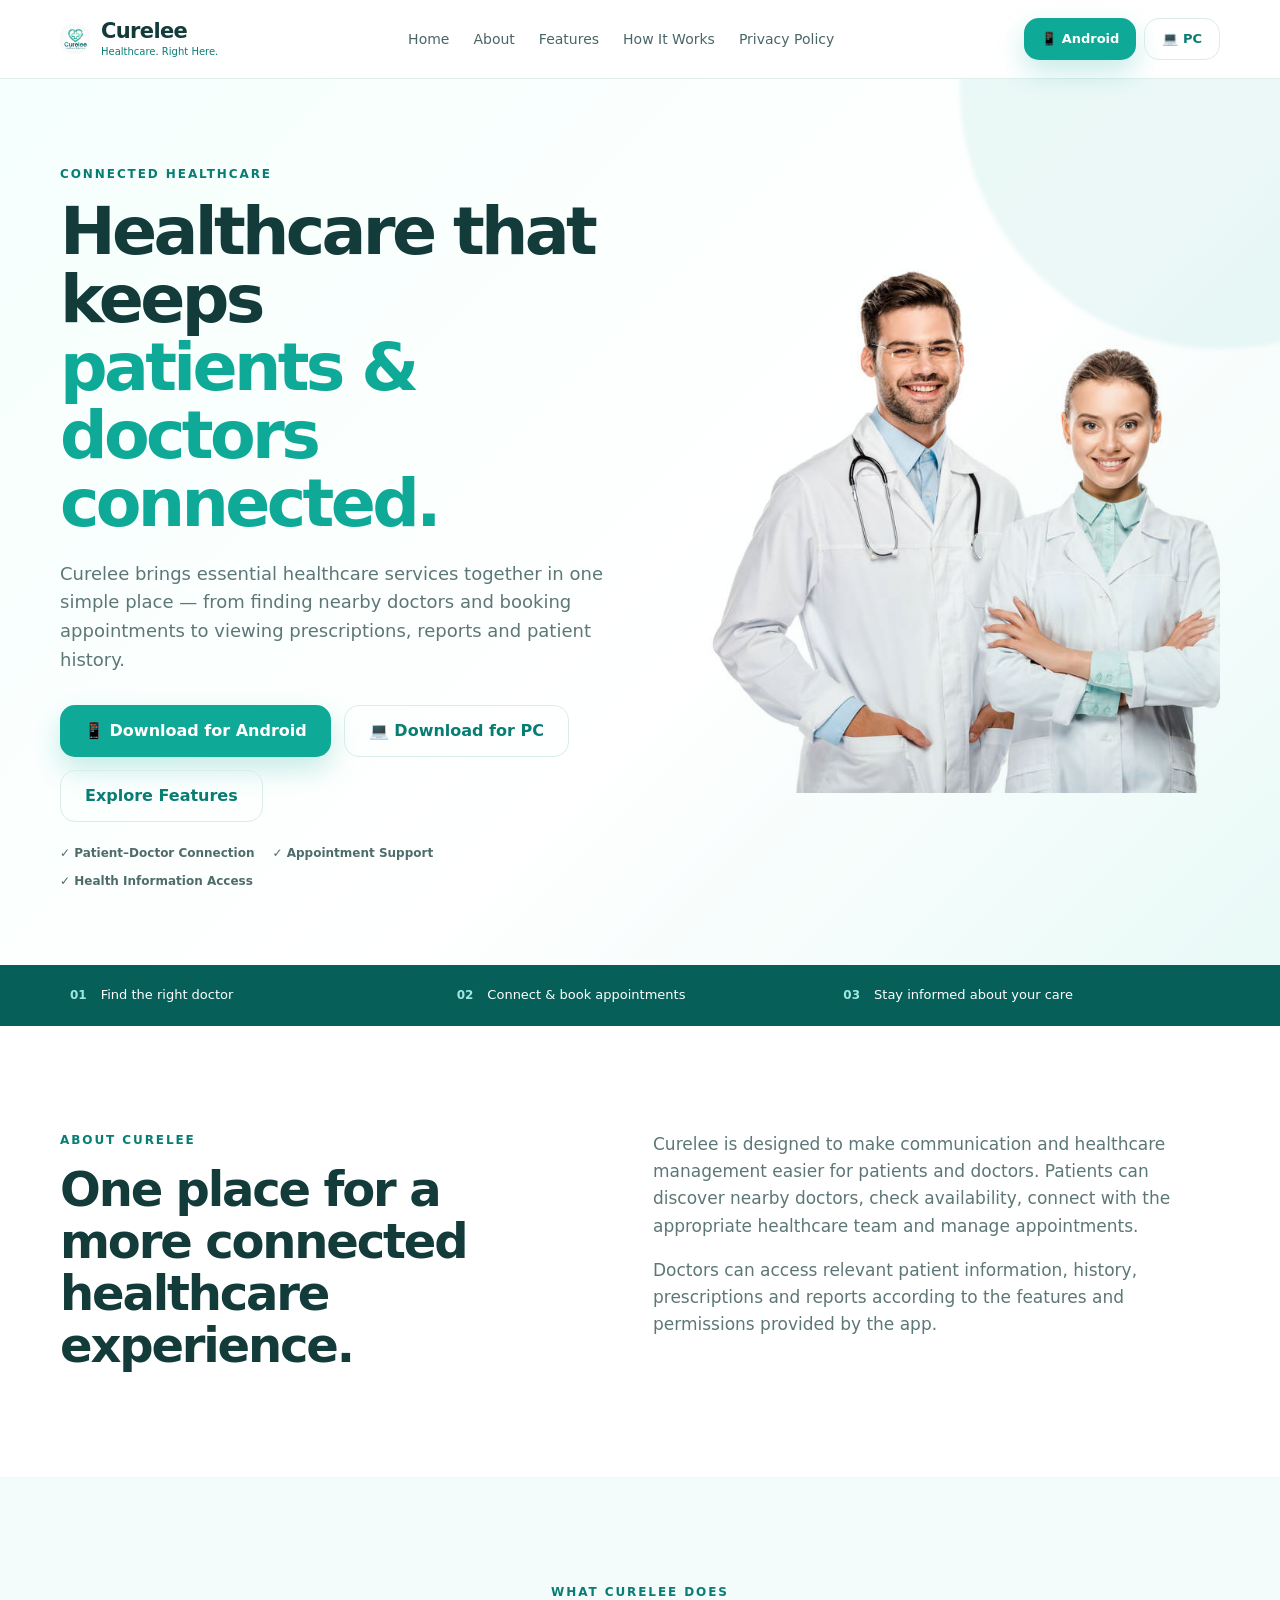
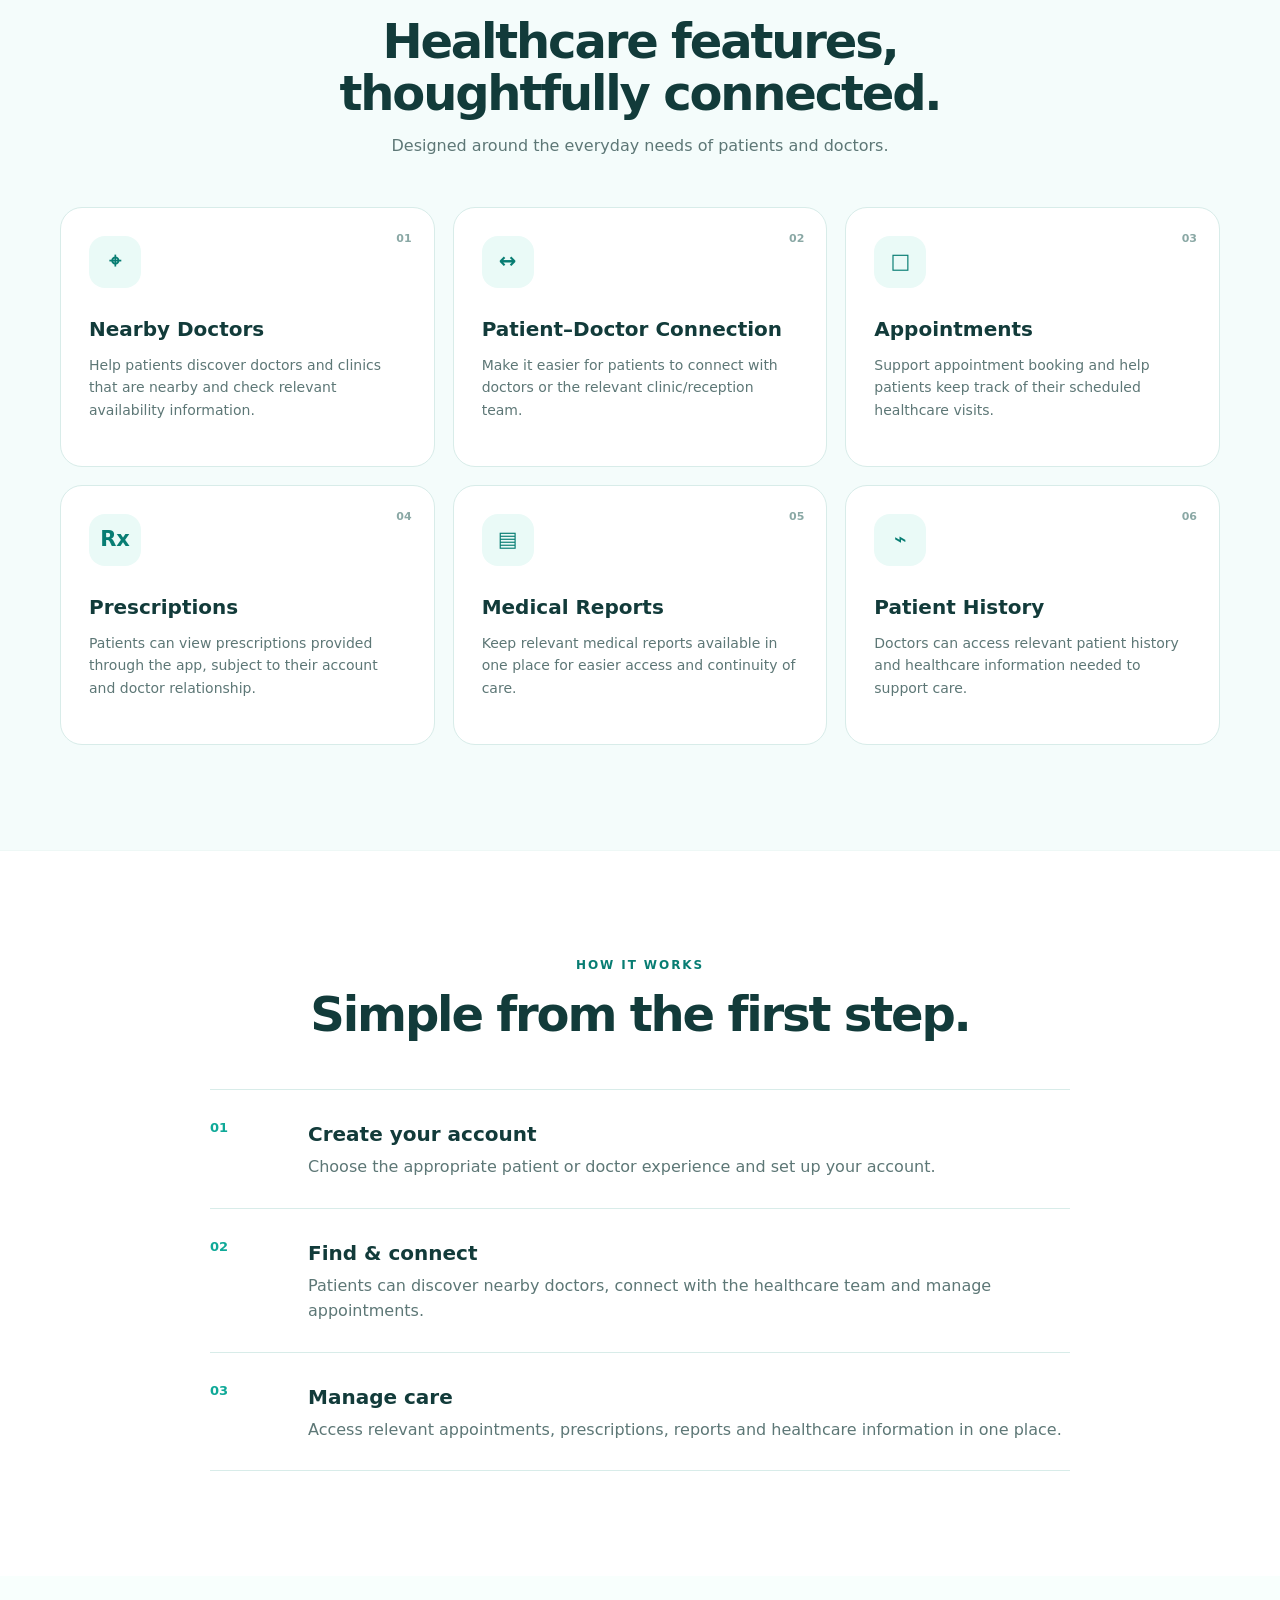
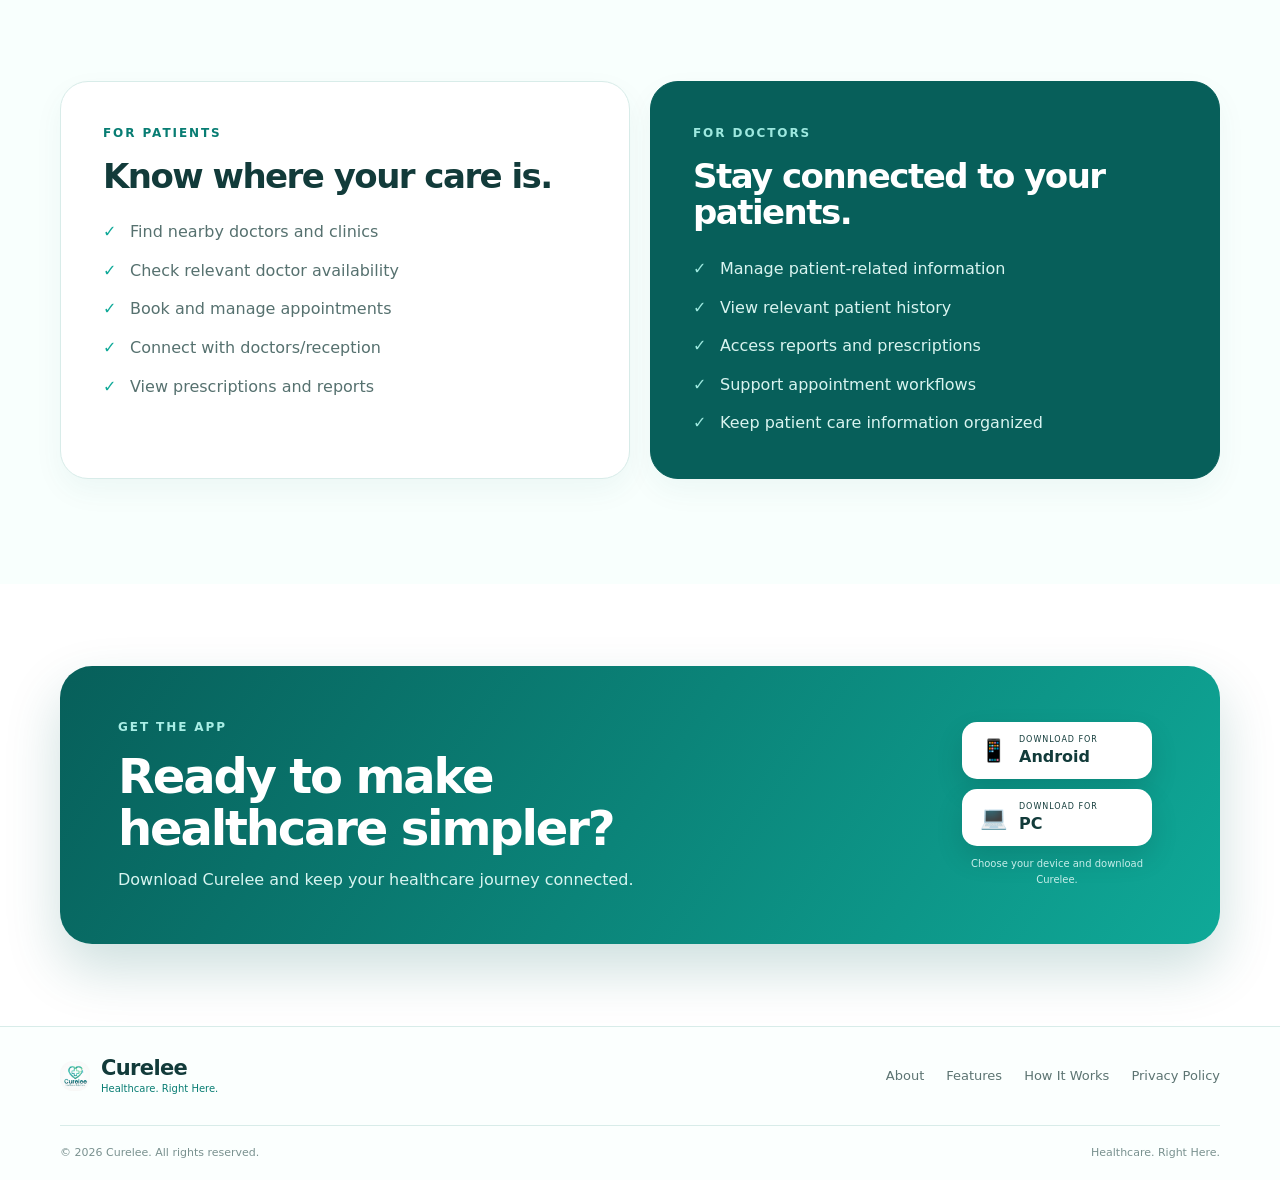
==== commit 66b868d4: "Update index.html" ====
--- a/index.html
+++ b/index.html
@@ -15,7 +15,7 @@
   <meta property="og:type" content="website">
 
   <!-- LOGO -->
-  <link rel="icon" href="../assets/logo.jpeg" type="image/jpeg">
+  <link rel="icon" href="logo.jpeg" type="image/jpeg">
 
   <link rel="stylesheet" href="styles.css">
 </head>
@@ -51,7 +51,7 @@
 
         <a
           class="button button-small"
-          href="../assets/curelee%20app%20android%20v2.apk"
+          href="curelee%20app%20android%20v2.apk"
           download="Curelee-Android.apk"
         >
           📱 Android
@@ -59,7 +59,7 @@
 
         <a
           class="button button-small button-outline"
-          href="../assets/curelee%20app%20pc%20v2%20(2).zip"
+          href="curelee%20app%20pc%20v2%20(2).zip"
           download="Curelee-PC.zip"
         >
           💻 PC
@@ -101,7 +101,7 @@
             <!-- ANDROID DOWNLOAD -->
             <a
               class="button"
-              href="../assets/curelee%20app%20android%20v2.apk"
+              href="curelee%20app%20android%20v2.apk"
               download="Curelee-Android.apk"
             >
               📱 Download for Android
@@ -110,7 +110,7 @@
             <!-- PC DOWNLOAD -->
             <a
               class="button button-outline"
-              href="../assets/curelee%20app%20pc%20v2%20(2).zip"
+              href="curelee%20app%20pc%20v2%20(2).zip"
               download="Curelee-PC.zip"
             >
               💻 Download for PC
@@ -138,7 +138,7 @@
 
             <!-- DOCTOR IMAGE -->
             <img
-              src="../assets/image.png"
+              src="image.png"
               alt="Curelee Doctors"
               class="doctor-photo"
             >
@@ -511,7 +511,7 @@
           <!-- ANDROID DOWNLOAD -->
           <a
             class="play-button"
-            href="../assets/curelee%20app%20android%20v2.apk"
+            href="curelee%20app%20android%20v2.apk"
             download="Curelee-Android.apk"
           >
 
@@ -533,7 +533,7 @@
           <!-- PC DOWNLOAD -->
           <a
             class="play-button"
-            href="../assets/curelee%20app%20pc%20v2%20(2).zip"
+            href="curelee%20app%20pc%20v2%20(2).zip"
             download="Curelee-PC.zip"
           >
 
@@ -573,7 +573,7 @@
       <a class="brand footer-brand" href="#home">
 
         <!-- SMALL CURELEE LOGO -->
-        <img src="../assets/logo.jpeg" alt="Curelee logo">
+        <img src="logo.jpeg" alt="Curelee logo">
 
         <div class="brand-copy">
 
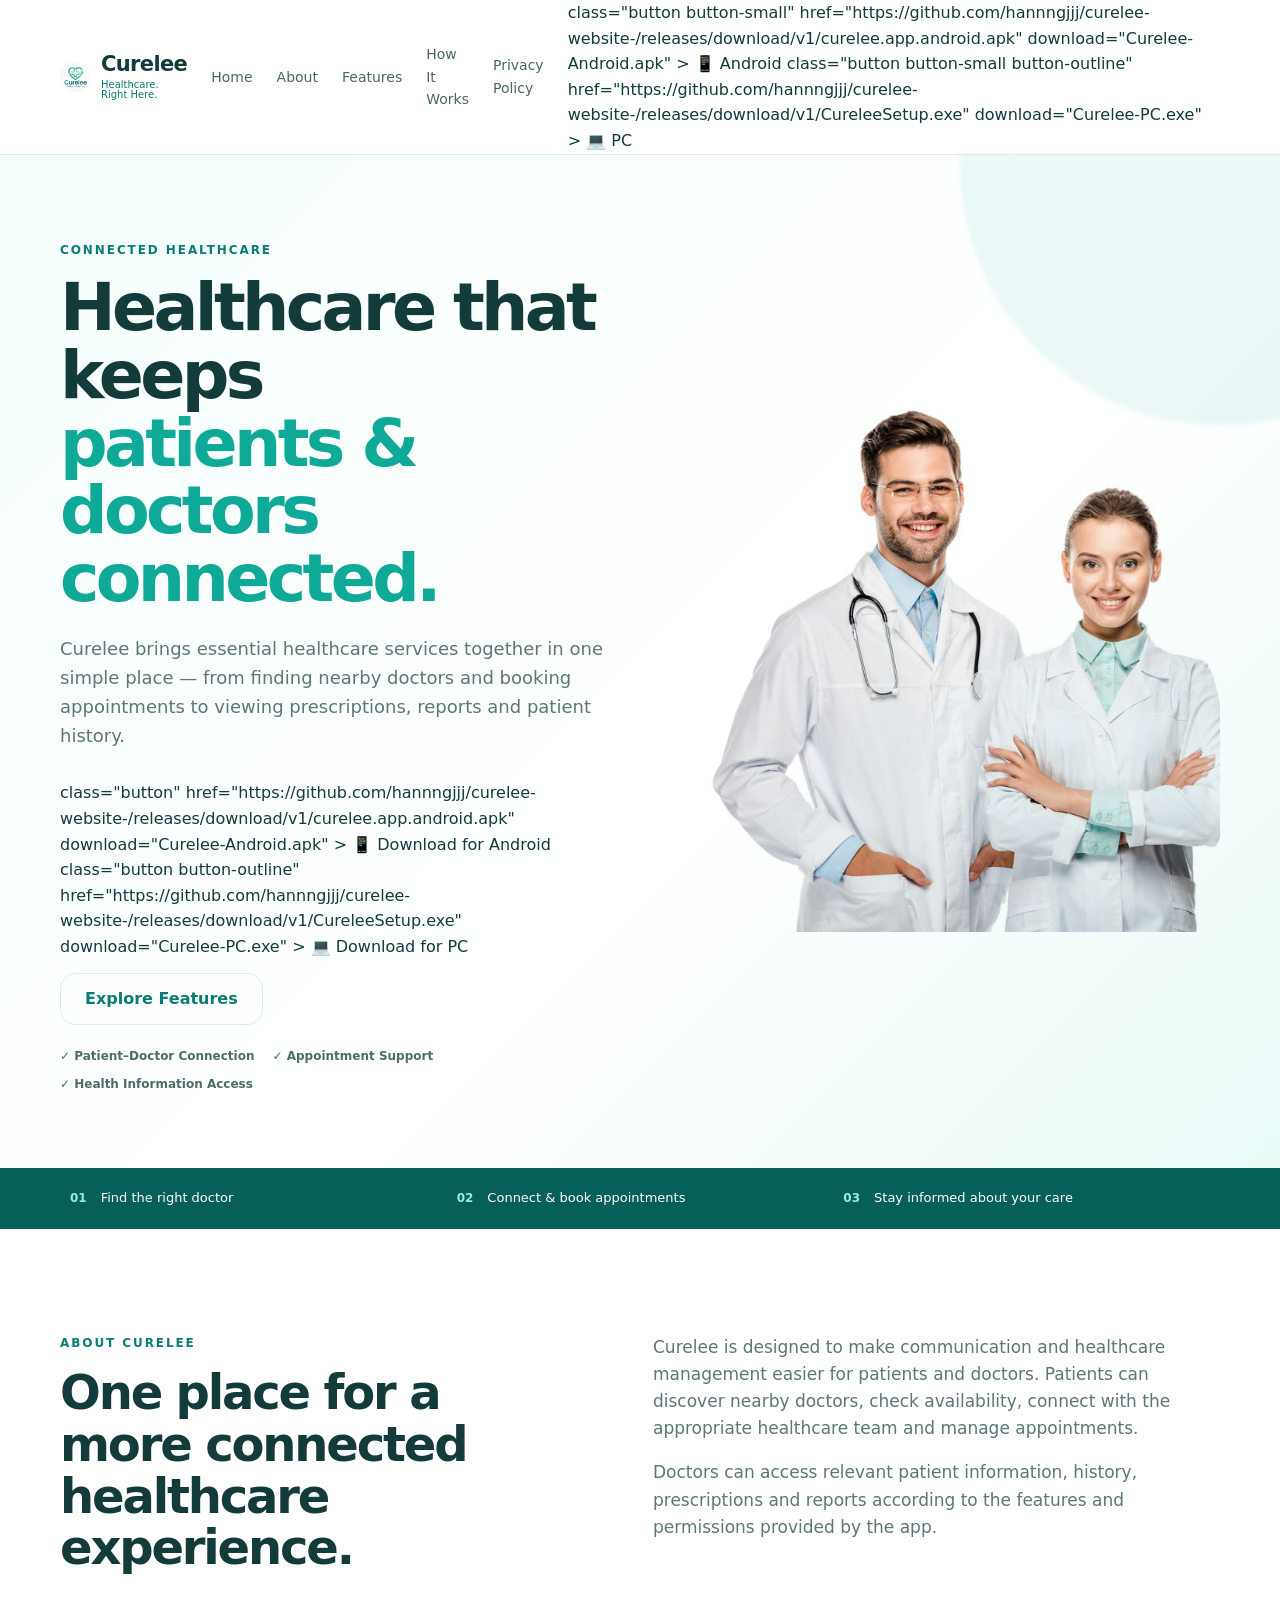
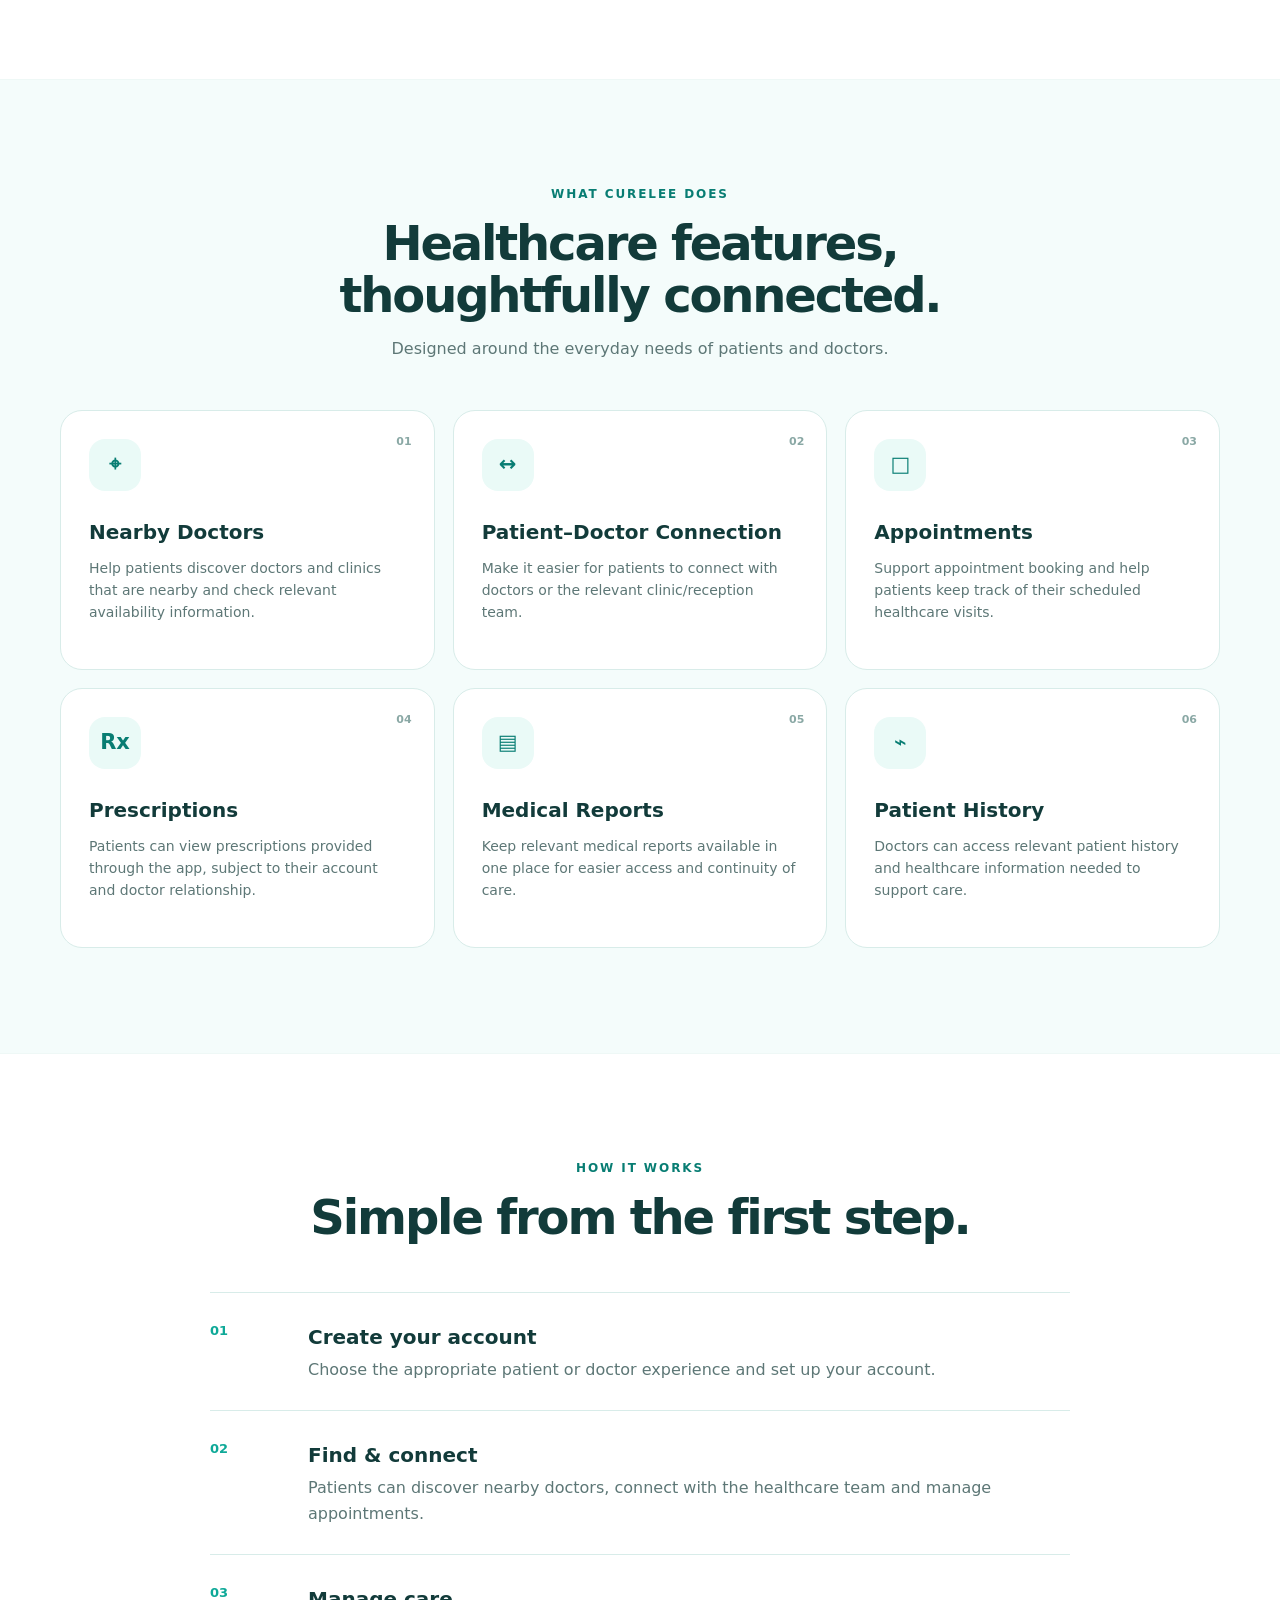
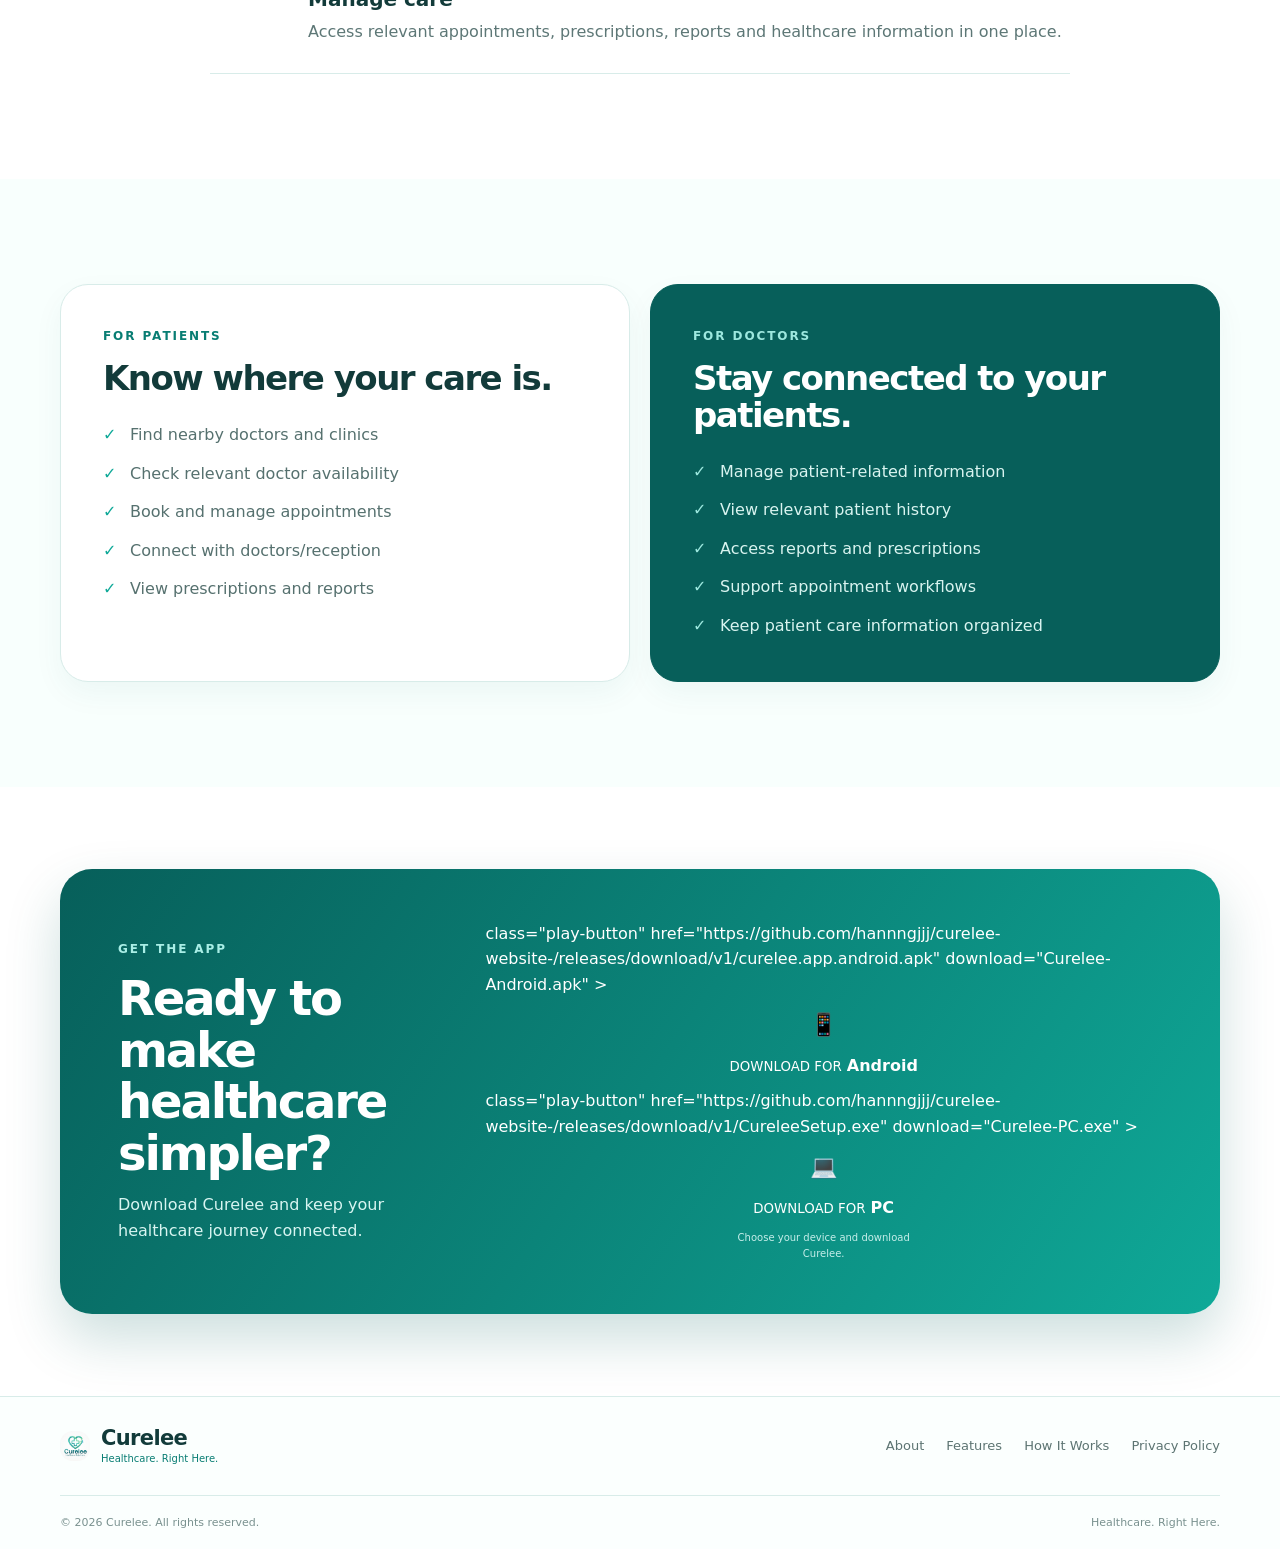
==== commit 03d672d1: "Update index.html" ====
--- a/index.html
+++ b/index.html
@@ -49,18 +49,18 @@
       <!-- DOWNLOAD OPTIONS -->
       <div style="display:flex;align-items:center;gap:8px;">
 
-        <a
+        
           class="button button-small"
-          href="curelee%20app%20android%20v2.apk"
+          href="https://github.com/hannngjjj/curelee-website-/releases/download/v1/curelee.app.android.apk"
           download="Curelee-Android.apk"
         >
           📱 Android
         </a>
 
-        <a
+        
           class="button button-small button-outline"
-          href="curelee%20app%20pc%20v2%20(2).zip"
-          download="Curelee-PC.zip"
+          href="https://github.com/hannngjjj/curelee-website-/releases/download/v1/CureleeSetup.exe"
+          download="Curelee-PC.exe"
         >
           💻 PC
         </a>
@@ -99,19 +99,19 @@
           <div class="hero-actions">
 
             <!-- ANDROID DOWNLOAD -->
-            <a
+            
               class="button"
-              href="curelee%20app%20android%20v2.apk"
+              href="https://github.com/hannngjjj/curelee-website-/releases/download/v1/curelee.app.android.apk"
               download="Curelee-Android.apk"
             >
               📱 Download for Android
             </a>
 
             <!-- PC DOWNLOAD -->
-            <a
+            
               class="button button-outline"
-              href="curelee%20app%20pc%20v2%20(2).zip"
-              download="Curelee-PC.zip"
+              href="https://github.com/hannngjjj/curelee-website-/releases/download/v1/CureleeSetup.exe"
+              download="Curelee-PC.exe"
             >
               💻 Download for PC
             </a>
@@ -509,9 +509,9 @@
         <div class="download-action">
 
           <!-- ANDROID DOWNLOAD -->
-          <a
+          
             class="play-button"
-            href="curelee%20app%20android%20v2.apk"
+            href="https://github.com/hannngjjj/curelee-website-/releases/download/v1/curelee.app.android.apk"
             download="Curelee-Android.apk"
           >
 
@@ -531,10 +531,10 @@
 
 
           <!-- PC DOWNLOAD -->
-          <a
+          
             class="play-button"
-            href="curelee%20app%20pc%20v2%20(2).zip"
-            download="Curelee-PC.zip"
+            href="https://github.com/hannngjjj/curelee-website-/releases/download/v1/CureleeSetup.exe"
+            download="Curelee-PC.exe"
           >
 
             <span class="play-symbol">
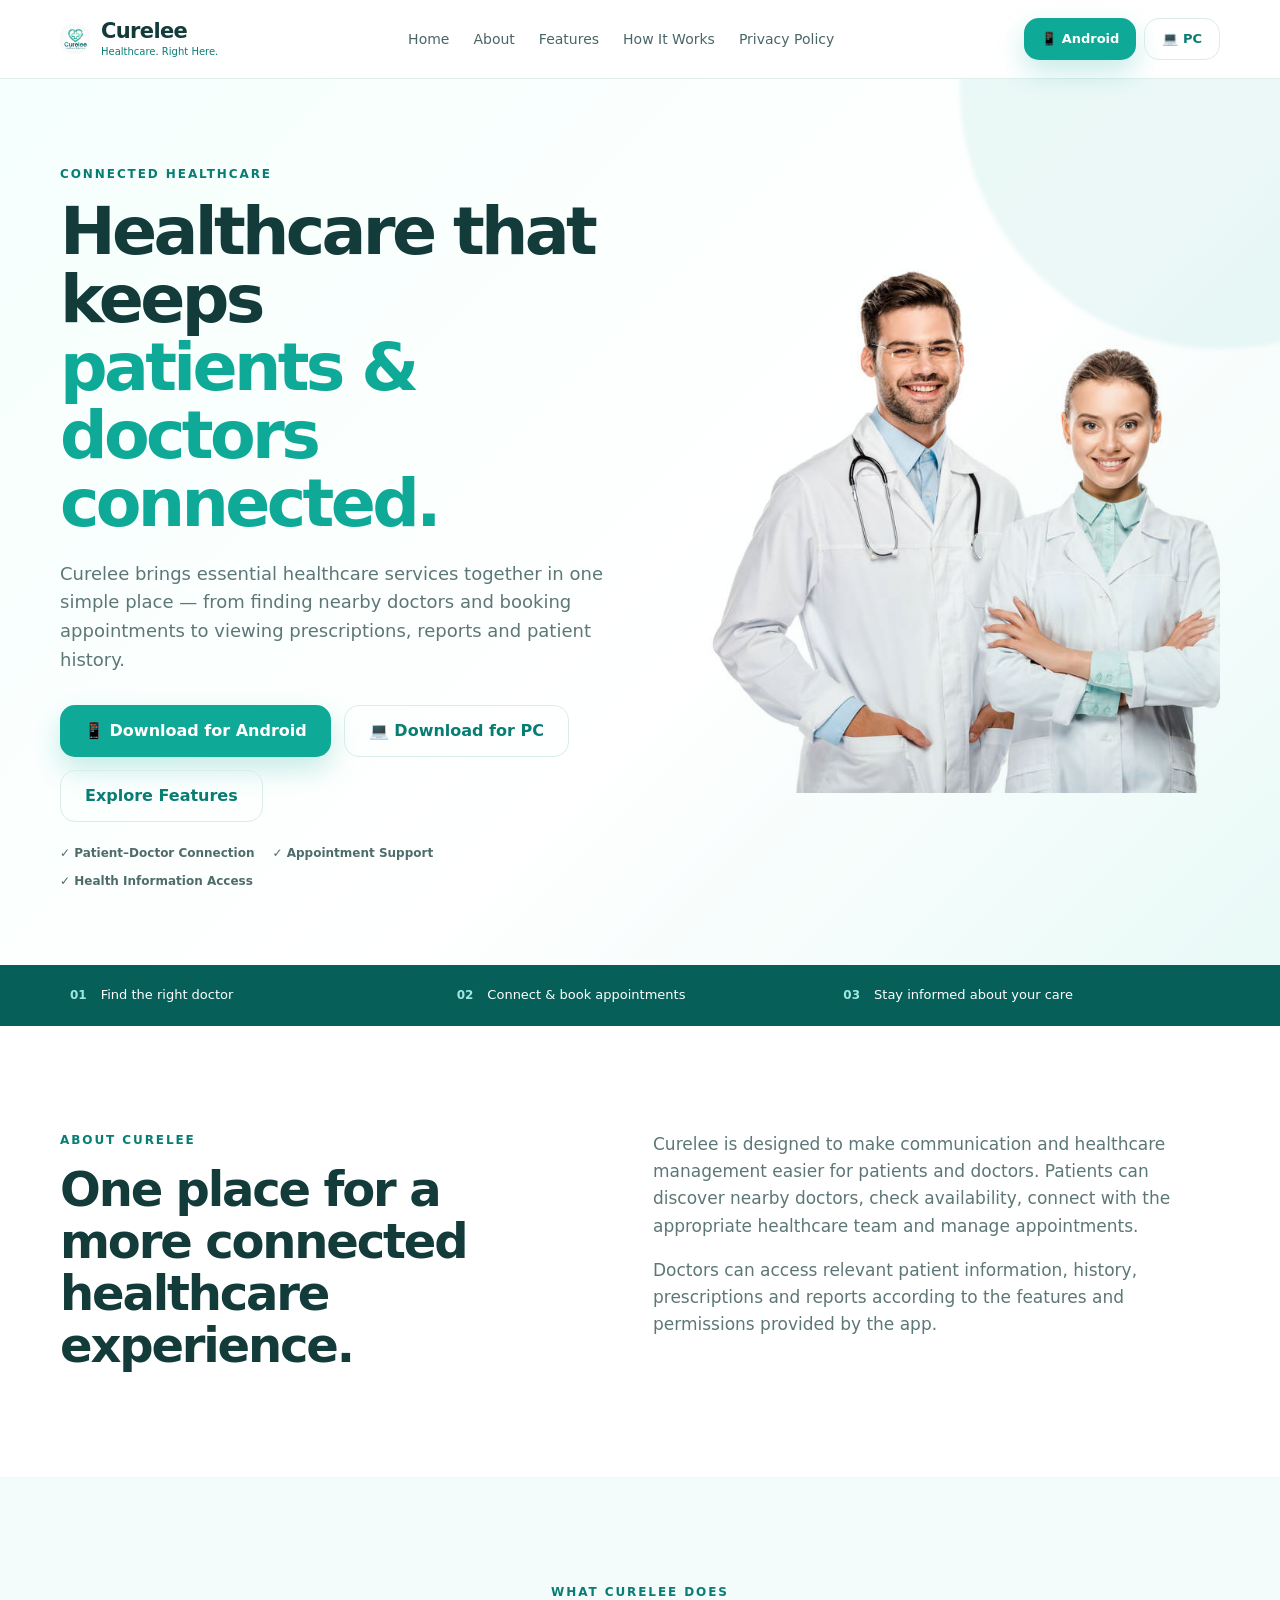
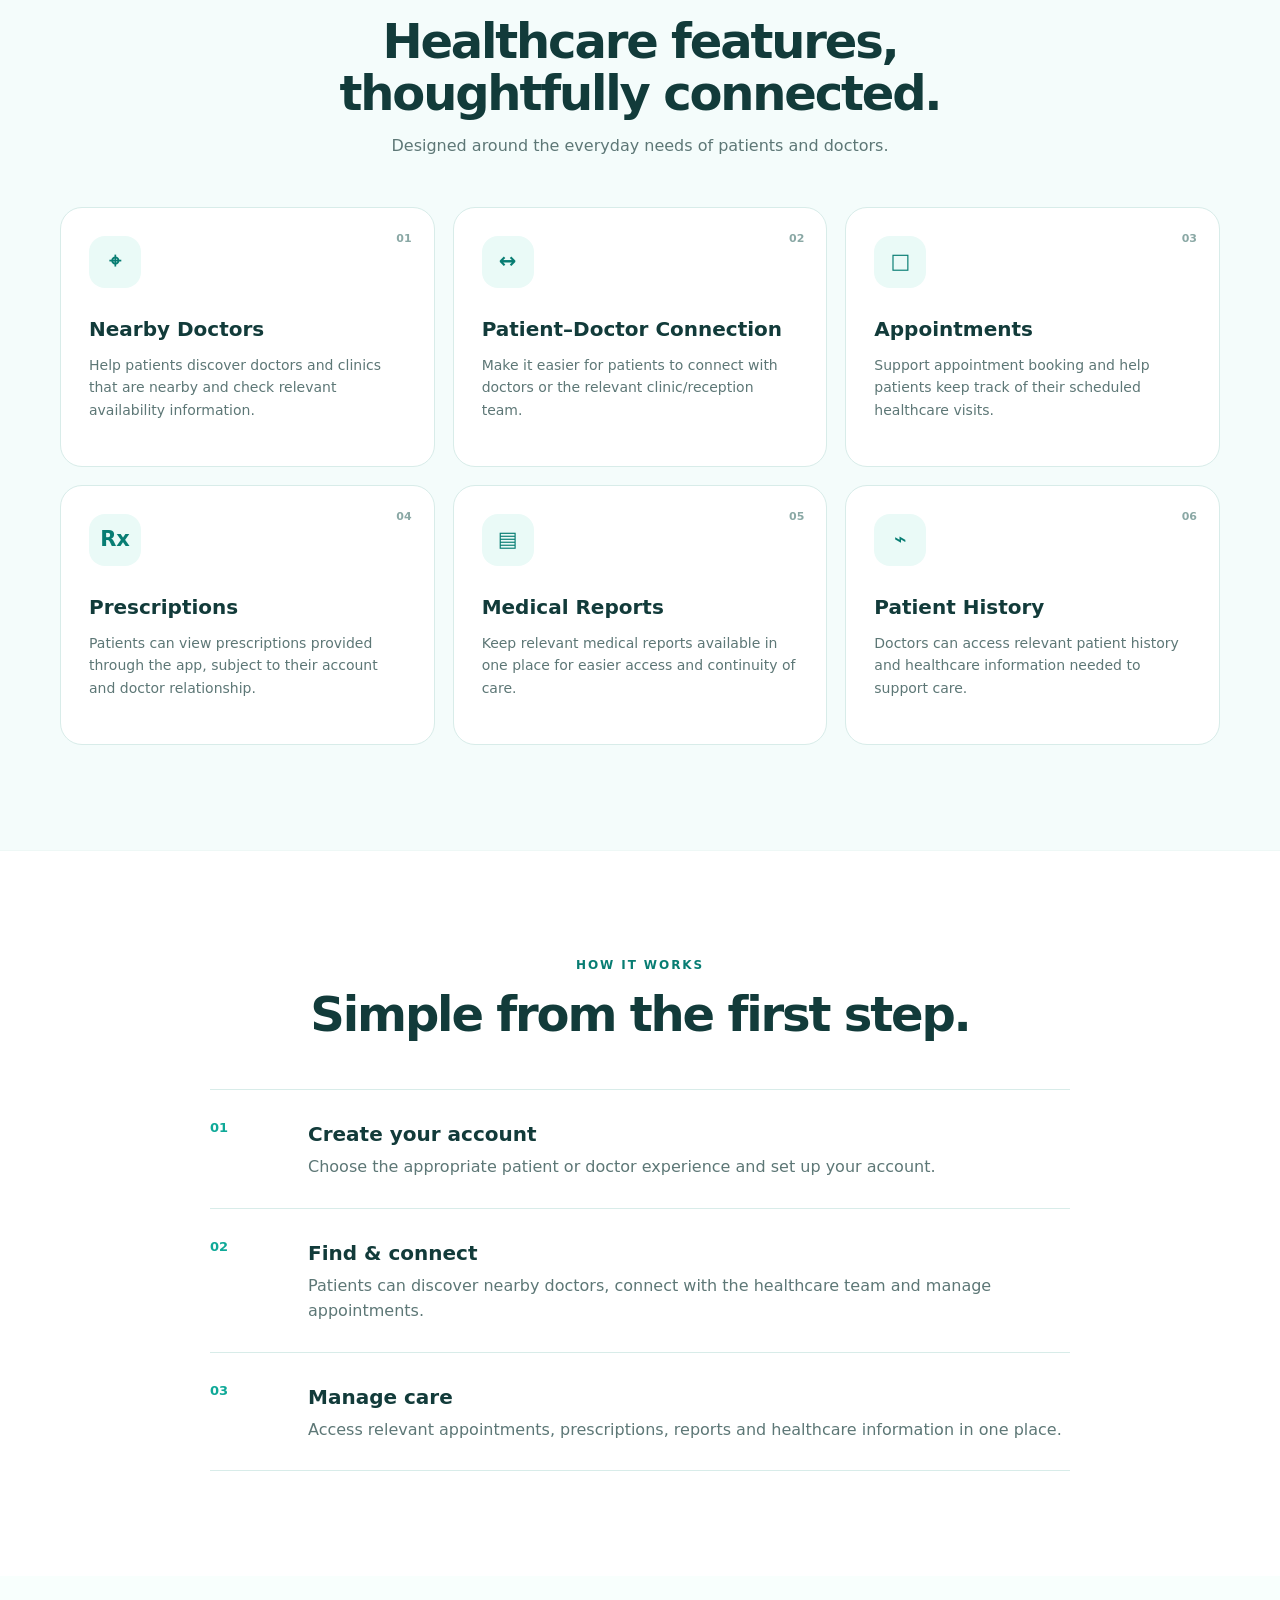
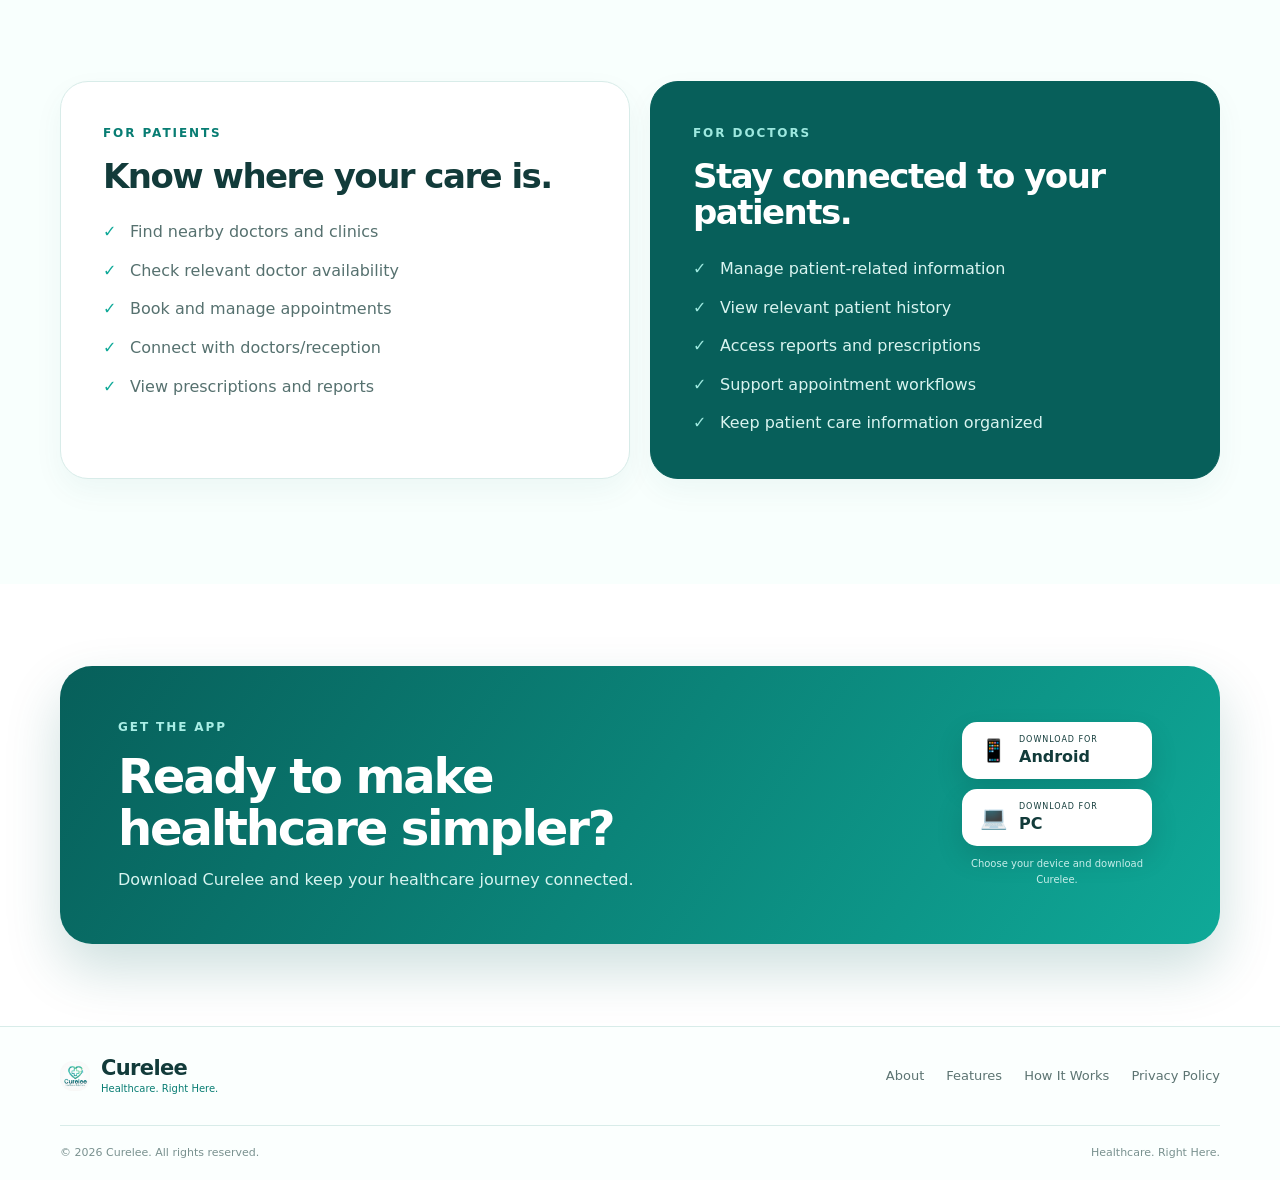
==== commit c5598c14: "Update index.html" ====
--- a/index.html
+++ b/index.html
@@ -14,7 +14,6 @@
   <meta property="og:description" content="Connected healthcare for patients and doctors.">
   <meta property="og:type" content="website">
 
-  <!-- LOGO -->
   <link rel="icon" href="logo.jpeg" type="image/jpeg">
 
   <link rel="stylesheet" href="styles.css">
@@ -22,20 +21,15 @@
 
 <body>
 
-  <!-- HEADER -->
   <header class="site-header">
     <div class="container nav">
 
       <a class="brand" href="#home" aria-label="Curelee Home">
-
-        <!-- SMALL CURELEE LOGO -->
         <img src="logo.jpeg" alt="Curelee logo">
-
         <div class="brand-copy">
           <strong>Curelee</strong>
           <span>Healthcare. Right Here.</span>
         </div>
-
       </a>
 
       <nav class="nav-links" aria-label="Main navigation">
@@ -46,25 +40,9 @@
         <a href="privacy-policy.html">Privacy Policy</a>
       </nav>
 
-      <!-- DOWNLOAD OPTIONS -->
       <div style="display:flex;align-items:center;gap:8px;">
-
-        
-          class="button button-small"
-          href="https://github.com/hannngjjj/curelee-website-/releases/download/v1/curelee.app.android.apk"
-          download="Curelee-Android.apk"
-        >
-          📱 Android
-        </a>
-
-        
-          class="button button-small button-outline"
-          href="https://github.com/hannngjjj/curelee-website-/releases/download/v1/CureleeSetup.exe"
-          download="Curelee-PC.exe"
-        >
-          💻 PC
-        </a>
-
+        <a class="button button-small" href="https://github.com/hannngjjj/curelee-website-/releases/download/v1/curelee.app.android.apk" download="Curelee-Android.apk">📱 Android</a>
+        <a class="button button-small button-outline" href="https://github.com/hannngjjj/curelee-website-/releases/download/v1/CureleeSetup.exe" download="Curelee-PC.exe">💻 PC</a>
       </div>
 
     </div>
@@ -73,17 +51,11 @@
 
   <main id="home">
 
-    <!-- HERO -->
     <section class="hero">
-
       <div class="container hero-grid">
 
-        <!-- LEFT SIDE -->
         <div class="hero-content">
-
-          <div class="eyebrow">
-            CONNECTED HEALTHCARE
-          </div>
+          <div class="eyebrow">CONNECTED HEALTHCARE</div>
 
           <h1>
             Healthcare that keeps
@@ -97,29 +69,9 @@
           </p>
 
           <div class="hero-actions">
-
-            <!-- ANDROID DOWNLOAD -->
-            
-              class="button"
-              href="https://github.com/hannngjjj/curelee-website-/releases/download/v1/curelee.app.android.apk"
-              download="Curelee-Android.apk"
-            >
-              📱 Download for Android
-            </a>
-
-            <!-- PC DOWNLOAD -->
-            
-              class="button button-outline"
-              href="https://github.com/hannngjjj/curelee-website-/releases/download/v1/CureleeSetup.exe"
-              download="Curelee-PC.exe"
-            >
-              💻 Download for PC
-            </a>
-
-            <a class="button button-outline" href="#features">
-              Explore Features
-            </a>
-
+            <a class="button" href="https://github.com/hannngjjj/curelee-website-/releases/download/v1/curelee.app.android.apk" download="Curelee-Android.apk">📱 Download for Android</a>
+            <a class="button button-outline" href="https://github.com/hannngjjj/curelee-website-/releases/download/v1/CureleeSetup.exe" download="Curelee-PC.exe">💻 Download for PC</a>
+            <a class="button button-outline" href="#features">Explore Features</a>
           </div>
 
           <div class="hero-points">
@@ -127,498 +79,215 @@
             <span>✓ Appointment Support</span>
             <span>✓ Health Information Access</span>
           </div>
-
-        </div>
-
-
-        <!-- RIGHT SIDE - DOCTOR IMAGE -->
+        </div>
+
         <div class="hero-visual doctor-hero">
-
           <div class="doctor-photo-wrap">
-
-            <!-- DOCTOR IMAGE -->
-            <img
-              src="image.png"
-              alt="Curelee Doctors"
-              class="doctor-photo"
-            >
-
-          </div>
-
-        </div>
-
-      </div>
-
-    </section>
-
-
-    <!-- TRUST STRIP -->
+            <img src="image.png" alt="Curelee Doctors" class="doctor-photo">
+          </div>
+        </div>
+
+      </div>
+    </section>
+
+
     <section class="trust-strip">
-
       <div class="container trust-grid">
-
+        <div><strong>01</strong><span>Find the right doctor</span></div>
+        <div><strong>02</strong><span>Connect & book appointments</span></div>
+        <div><strong>03</strong><span>Stay informed about your care</span></div>
+      </div>
+    </section>
+
+
+    <section id="about" class="section">
+      <div class="container split">
         <div>
-          <strong>01</strong>
-          <span>Find the right doctor</span>
-        </div>
+          <div class="eyebrow">ABOUT CURELEE</div>
+          <h2>One place for a more connected healthcare experience.</h2>
+        </div>
+        <div class="section-copy">
+          <p>Curelee is designed to make communication and healthcare management easier for patients and doctors. Patients can discover nearby doctors, check availability, connect with the appropriate healthcare team and manage appointments.</p>
+          <p>Doctors can access relevant patient information, history, prescriptions and reports according to the features and permissions provided by the app.</p>
+        </div>
+      </div>
+    </section>
+
+
+    <section id="features" class="section section-soft">
+      <div class="container">
+        <div class="section-heading">
+          <div class="eyebrow">WHAT CURELEE DOES</div>
+          <h2>Healthcare features, thoughtfully connected.</h2>
+          <p>Designed around the everyday needs of patients and doctors.</p>
+        </div>
+
+        <div class="feature-grid">
+          <article class="feature-card">
+            <div class="feature-number">01</div>
+            <div class="feature-icon">⌖</div>
+            <h3>Nearby Doctors</h3>
+            <p>Help patients discover doctors and clinics that are nearby and check relevant availability information.</p>
+          </article>
+
+          <article class="feature-card">
+            <div class="feature-number">02</div>
+            <div class="feature-icon">↔</div>
+            <h3>Patient–Doctor Connection</h3>
+            <p>Make it easier for patients to connect with doctors or the relevant clinic/reception team.</p>
+          </article>
+
+          <article class="feature-card">
+            <div class="feature-number">03</div>
+            <div class="feature-icon">□</div>
+            <h3>Appointments</h3>
+            <p>Support appointment booking and help patients keep track of their scheduled healthcare visits.</p>
+          </article>
+
+          <article class="feature-card">
+            <div class="feature-number">04</div>
+            <div class="feature-icon">Rx</div>
+            <h3>Prescriptions</h3>
+            <p>Patients can view prescriptions provided through the app, subject to their account and doctor relationship.</p>
+          </article>
+
+          <article class="feature-card">
+            <div class="feature-number">05</div>
+            <div class="feature-icon">▤</div>
+            <h3>Medical Reports</h3>
+            <p>Keep relevant medical reports available in one place for easier access and continuity of care.</p>
+          </article>
+
+          <article class="feature-card">
+            <div class="feature-number">06</div>
+            <div class="feature-icon">⌁</div>
+            <h3>Patient History</h3>
+            <p>Doctors can access relevant patient history and healthcare information needed to support care.</p>
+          </article>
+        </div>
+      </div>
+    </section>
+
+
+    <section id="how-it-works" class="section">
+      <div class="container">
+        <div class="section-heading">
+          <div class="eyebrow">HOW IT WORKS</div>
+          <h2>Simple from the first step.</h2>
+        </div>
+
+        <div class="steps">
+          <div class="step">
+            <span>01</span>
+            <div>
+              <h3>Create your account</h3>
+              <p>Choose the appropriate patient or doctor experience and set up your account.</p>
+            </div>
+          </div>
+
+          <div class="step">
+            <span>02</span>
+            <div>
+              <h3>Find & connect</h3>
+              <p>Patients can discover nearby doctors, connect with the healthcare team and manage appointments.</p>
+            </div>
+          </div>
+
+          <div class="step">
+            <span>03</span>
+            <div>
+              <h3>Manage care</h3>
+              <p>Access relevant appointments, prescriptions, reports and healthcare information in one place.</p>
+            </div>
+          </div>
+        </div>
+      </div>
+    </section>
+
+
+    <section class="section patient-doctor">
+      <div class="container role-grid">
+
+        <div class="role-card patient">
+          <div class="eyebrow">FOR PATIENTS</div>
+          <h2>Know where your care is.</h2>
+          <ul>
+            <li>Find nearby doctors and clinics</li>
+            <li>Check relevant doctor availability</li>
+            <li>Book and manage appointments</li>
+            <li>Connect with doctors/reception</li>
+            <li>View prescriptions and reports</li>
+          </ul>
+        </div>
+
+        <div class="role-card doctor">
+          <div class="eyebrow">FOR DOCTORS</div>
+          <h2>Stay connected to your patients.</h2>
+          <ul>
+            <li>Manage patient-related information</li>
+            <li>View relevant patient history</li>
+            <li>Access reports and prescriptions</li>
+            <li>Support appointment workflows</li>
+            <li>Keep patient care information organized</li>
+          </ul>
+        </div>
+
+      </div>
+    </section>
+
+
+    <section id="download" class="download-section">
+      <div class="container download-box">
 
         <div>
-          <strong>02</strong>
-          <span>Connect & book appointments</span>
-        </div>
-
-        <div>
-          <strong>03</strong>
-          <span>Stay informed about your care</span>
-        </div>
-
-      </div>
-
-    </section>
-
-
-    <!-- ABOUT -->
-    <section id="about" class="section">
-
-      <div class="container split">
-
-        <div>
-
-          <div class="eyebrow">
-            ABOUT CURELEE
-          </div>
-
-          <h2>
-            One place for a more connected healthcare experience.
-          </h2>
-
-        </div>
-
-        <div class="section-copy">
-
-          <p>
-            Curelee is designed to make communication and healthcare management easier
-            for patients and doctors. Patients can discover nearby doctors, check
-            availability, connect with the appropriate healthcare team and manage
-            appointments.
-          </p>
-
-          <p>
-            Doctors can access relevant patient information, history, prescriptions
-            and reports according to the features and permissions provided by the app.
-          </p>
-
-        </div>
-
-      </div>
-
-    </section>
-
-
-    <!-- FEATURES -->
-    <section id="features" class="section section-soft">
-
-      <div class="container">
-
-        <div class="section-heading">
-
-          <div class="eyebrow">
-            WHAT CURELEE DOES
-          </div>
-
-          <h2>
-            Healthcare features, thoughtfully connected.
-          </h2>
-
-          <p>
-            Designed around the everyday needs of patients and doctors.
-          </p>
-
-        </div>
-
-
-        <div class="feature-grid">
-
-          <article class="feature-card">
-
-            <div class="feature-number">01</div>
-
-            <div class="feature-icon">⌖</div>
-
-            <h3>Nearby Doctors</h3>
-
-            <p>
-              Help patients discover doctors and clinics that are nearby and check
-              relevant availability information.
-            </p>
-
-          </article>
-
-
-          <article class="feature-card">
-
-            <div class="feature-number">02</div>
-
-            <div class="feature-icon">↔</div>
-
-            <h3>Patient–Doctor Connection</h3>
-
-            <p>
-              Make it easier for patients to connect with doctors or the relevant
-              clinic/reception team.
-            </p>
-
-          </article>
-
-
-          <article class="feature-card">
-
-            <div class="feature-number">03</div>
-
-            <div class="feature-icon">□</div>
-
-            <h3>Appointments</h3>
-
-            <p>
-              Support appointment booking and help patients keep track of their
-              scheduled healthcare visits.
-            </p>
-
-          </article>
-
-
-          <article class="feature-card">
-
-            <div class="feature-number">04</div>
-
-            <div class="feature-icon">Rx</div>
-
-            <h3>Prescriptions</h3>
-
-            <p>
-              Patients can view prescriptions provided through the app, subject
-              to their account and doctor relationship.
-            </p>
-
-          </article>
-
-
-          <article class="feature-card">
-
-            <div class="feature-number">05</div>
-
-            <div class="feature-icon">▤</div>
-
-            <h3>Medical Reports</h3>
-
-            <p>
-              Keep relevant medical reports available in one place for easier
-              access and continuity of care.
-            </p>
-
-          </article>
-
-
-          <article class="feature-card">
-
-            <div class="feature-number">06</div>
-
-            <div class="feature-icon">⌁</div>
-
-            <h3>Patient History</h3>
-
-            <p>
-              Doctors can access relevant patient history and healthcare information
-              needed to support care.
-            </p>
-
-          </article>
-
-        </div>
-
-      </div>
-
-    </section>
-
-
-    <!-- HOW IT WORKS -->
-    <section id="how-it-works" class="section">
-
-      <div class="container">
-
-        <div class="section-heading">
-
-          <div class="eyebrow">
-            HOW IT WORKS
-          </div>
-
-          <h2>
-            Simple from the first step.
-          </h2>
-
-        </div>
-
-
-        <div class="steps">
-
-          <div class="step">
-
-            <span>01</span>
-
-            <div>
-
-              <h3>Create your account</h3>
-
-              <p>
-                Choose the appropriate patient or doctor experience and set up
-                your account.
-              </p>
-
-            </div>
-
-          </div>
-
-
-          <div class="step">
-
-            <span>02</span>
-
-            <div>
-
-              <h3>Find & connect</h3>
-
-              <p>
-                Patients can discover nearby doctors, connect with the healthcare
-                team and manage appointments.
-              </p>
-
-            </div>
-
-          </div>
-
-
-          <div class="step">
-
-            <span>03</span>
-
-            <div>
-
-              <h3>Manage care</h3>
-
-              <p>
-                Access relevant appointments, prescriptions, reports and healthcare
-                information in one place.
-              </p>
-
-            </div>
-
-          </div>
-
-        </div>
-
-      </div>
-
-    </section>
-
-
-    <!-- PATIENT / DOCTOR -->
-    <section class="section patient-doctor">
-
-      <div class="container role-grid">
-
-        <div class="role-card patient">
-
-          <div class="eyebrow">
-            FOR PATIENTS
-          </div>
-
-          <h2>
-            Know where your care is.
-          </h2>
-
-          <ul>
-
-            <li>Find nearby doctors and clinics</li>
-
-            <li>Check relevant doctor availability</li>
-
-            <li>Book and manage appointments</li>
-
-            <li>Connect with doctors/reception</li>
-
-            <li>View prescriptions and reports</li>
-
-          </ul>
-
-        </div>
-
-
-        <div class="role-card doctor">
-
-          <div class="eyebrow">
-            FOR DOCTORS
-          </div>
-
-          <h2>
-            Stay connected to your patients.
-          </h2>
-
-          <ul>
-
-            <li>Manage patient-related information</li>
-
-            <li>View relevant patient history</li>
-
-            <li>Access reports and prescriptions</li>
-
-            <li>Support appointment workflows</li>
-
-            <li>Keep patient care information organized</li>
-
-          </ul>
-
-        </div>
-
-      </div>
-
-    </section>
-
-
-    <!-- DOWNLOAD -->
-    <section id="download" class="download-section">
-
-      <div class="container download-box">
-
-        <div>
-
-          <div class="eyebrow">
-            GET THE APP
-          </div>
-
-          <h2>
-            Ready to make healthcare simpler?
-          </h2>
-
-          <p>
-            Download Curelee and keep your healthcare journey connected.
-          </p>
-
-        </div>
-
+          <div class="eyebrow">GET THE APP</div>
+          <h2>Ready to make healthcare simpler?</h2>
+          <p>Download Curelee and keep your healthcare journey connected.</p>
+        </div>
 
         <div class="download-action">
-
-          <!-- ANDROID DOWNLOAD -->
-          
-            class="play-button"
-            href="https://github.com/hannngjjj/curelee-website-/releases/download/v1/curelee.app.android.apk"
-            download="Curelee-Android.apk"
-          >
-
-            <span class="play-symbol">
-              📱
-            </span>
-
-            <span>
-
-              <small>DOWNLOAD FOR</small>
-
-              <strong>Android</strong>
-
-            </span>
-
+          <a class="play-button" href="https://github.com/hannngjjj/curelee-website-/releases/download/v1/curelee.app.android.apk" download="Curelee-Android.apk">
+            <span class="play-symbol">📱</span>
+            <span><small>DOWNLOAD FOR</small><strong>Android</strong></span>
           </a>
 
-
-          <!-- PC DOWNLOAD -->
-          
-            class="play-button"
-            href="https://github.com/hannngjjj/curelee-website-/releases/download/v1/CureleeSetup.exe"
-            download="Curelee-PC.exe"
-          >
-
-            <span class="play-symbol">
-              💻
-            </span>
-
-            <span>
-
-              <small>DOWNLOAD FOR</small>
-
-              <strong>PC</strong>
-
-            </span>
-
+          <a class="play-button" href="https://github.com/hannngjjj/curelee-website-/releases/download/v1/CureleeSetup.exe" download="Curelee-PC.exe">
+            <span class="play-symbol">💻</span>
+            <span><small>DOWNLOAD FOR</small><strong>PC</strong></span>
           </a>
 
-
-          <small class="store-note">
-            Choose your device and download Curelee.
-          </small>
-
-        </div>
-
-      </div>
-
+          <small class="store-note">Choose your device and download Curelee.</small>
+        </div>
+
+      </div>
     </section>
 
   </main>
 
 
-  <!-- FOOTER -->
   <footer class="footer">
-
     <div class="container footer-top">
-
       <a class="brand footer-brand" href="#home">
-
-        <!-- SMALL CURELEE LOGO -->
         <img src="logo.jpeg" alt="Curelee logo">
-
         <div class="brand-copy">
-
           <strong>Curelee</strong>
-
-          <span>
-            Healthcare. Right Here.
-          </span>
-
-        </div>
-
+          <span>Healthcare. Right Here.</span>
+        </div>
       </a>
 
-
       <div class="footer-links">
-
         <a href="#about">About</a>
-
         <a href="#features">Features</a>
-
         <a href="#how-it-works">How It Works</a>
-
-        <a href="privacy-policy.html">
-          Privacy Policy
-        </a>
-
-      </div>
-
+        <a href="privacy-policy.html">Privacy Policy</a>
+      </div>
     </div>
 
-
     <div class="container footer-bottom">
-
-      <span>
-        © 2026 Curelee. All rights reserved.
-      </span>
-
-      <span>
-        Healthcare. Right Here.
-      </span>
-
+      <span>© 2026 Curelee. All rights reserved.</span>
+      <span>Healthcare. Right Here.</span>
     </div>
-
   </footer>
-
 
 </body>
 </html>
